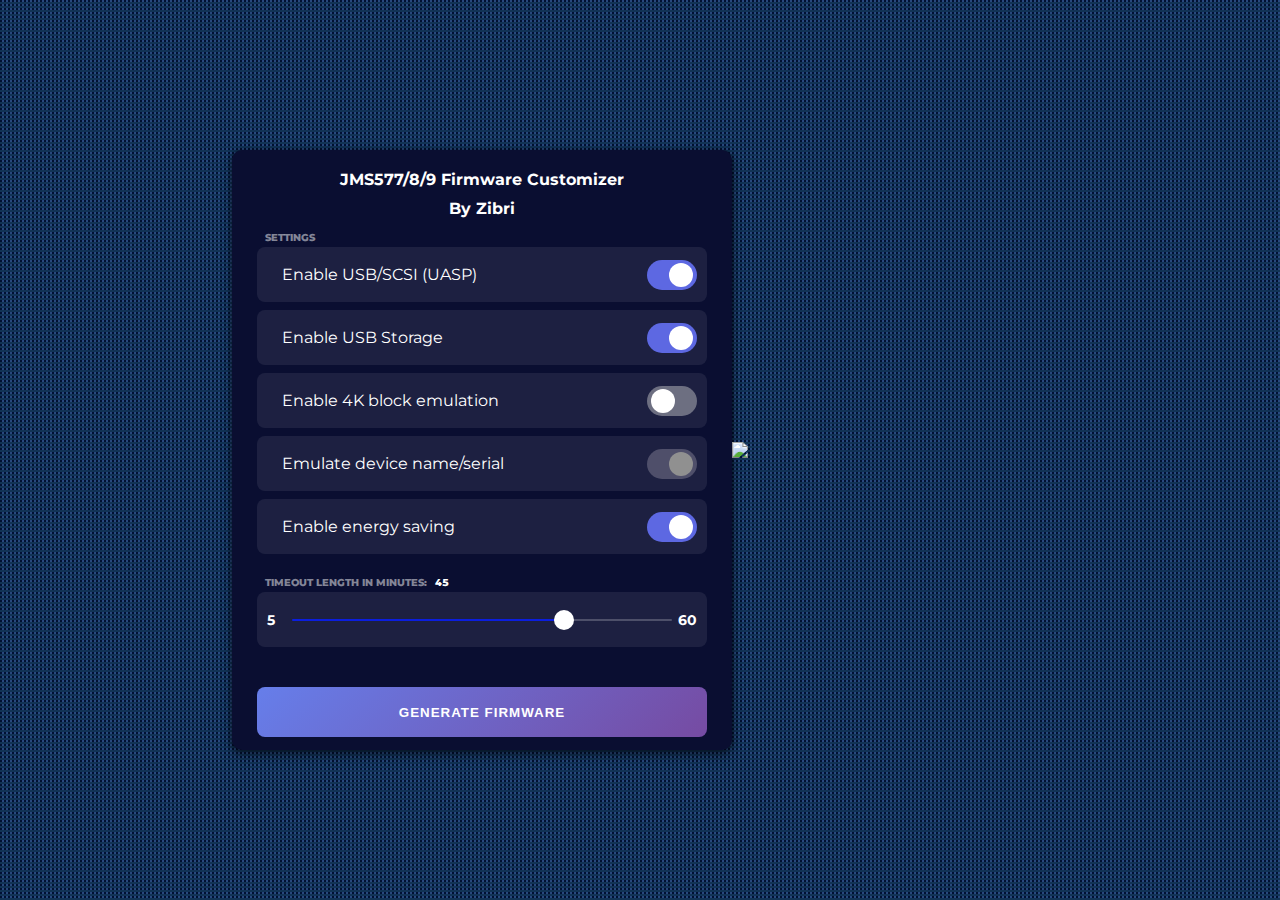
==== index.html @ 707ddf1f "Update index.html" ====
<!DOCTYPE html>
<html lang="en" >
<head>
  <meta charset="UTF-8">
  <title>CodePen - JMS577/8/9 Firmware Customizer by Zibri</title>
  <link rel='stylesheet' href='https://cdnjs.cloudflare.com/ajax/libs/font-awesome/5.11.2/css/all.min.css'>
<link rel='stylesheet' href='https://fonts.googleapis.com/css?family=Montserrat&amp;display=swap'><link rel="stylesheet" href="./style.css">

</head>
<body>
<!-- partial:index.partial.html -->
<div class="container">
	<h2 class="title">JMS577/8/9 Firmware Customizer</h2>
	<h2 class="title">By Zibri</h2>
	<br>
	<div class="settings">
		<span class="settings__title field-title">settings</span>
		<div class="setting">
			<input type="checkbox" id="uasp" checked />
			<label for="uasp">Enable USB/SCSI (UASP)</label>
		</div>
		<div class="setting">
			<input type="checkbox" id="usb_storage" checked />
			<label for="usb_storage">Enable USB Storage</label>
		</div>
		<div class="setting">
			<input type="checkbox" id="4kemu" />
			<label for="kemu">Enable 4K block emulation</label>
		</div>
		<div class="setting">
			<input disabled type="checkbox" id="number" checked disabled />
			<label for="number">Emulate device name/serial</label>
		</div>
		<div class="setting">
			<input type="checkbox" id="energy_saving" checked />
			<label for="energy_saving">Enable energy saving</label>
		</div>
	<div id="timeout" class="length range__slider" data-min="5" data-max="60">
		<div class="length__title field-title" data-length='0'>Timeout length in minutes:&nbsp;&nbsp;</div>
		<input id="slider" type="range" min="5" max="60" step="5" value="45" />
	</div>
	</div>

	<button class="btn generate" id="generate">Generate Firmware</button>
	</div>
	<img src="https://visitor-badge.glitch.me/badge?page_id=jms579.visitor-badge"></img>
<svg viewBox="0 0 0 0" xmlns="http://www.w3.org/2000/svg"><desc id="data">AQAVLQV5AwMFBUpNaWNyb24gSk1TNTc5ATAxMDMAAAAAAAAAAAAAAAAAAAAAAAAAAAAAAAAAAAAA
AAAAAAAAAAAAAAAAAAAAAAAAAAAAAAAAAAAAAAAAAAAAAAAAAAAAAAAAAAAAAAAAAAAAAAAAAAAA
AAAAAAAAAAAAAAAAAAAAAAAAAAAAAAAAAAAAAAAAAAAAAAAAAAAAAAAAAAAAAAAAAAAAAAAAAAAA
AAAAAAAAAAAAAAAAAAAAAAAAAAAAAAAAAAAAAAAAAAAAAAAAAAAAAAAAAAAAAAAAAAAAAAAAAAAA
AAAAAAAAAAAAAAAAAAAAAAAAAAAAAAAAAAAAAAAAAAAAAAAAAAAAAAAAAAAAAAAAAAAAAAAAAAAA
AAAAAAAAAAAAAAAAAAAAAAAAAAAAAAAAAAAAAAAAAAAAAAAAAAAAAAAAAAAAAAAAAAAAAAAAAAAA
AAAAAAAAAAAAAAAAAAAAAAAAAAAAAAAAAAAAAAAAAAAAAAAAAAAAAAAAAAAAAAAAAAAAAAAAAAAA
AAAAAAAAAAAAAAAAAAAAAAAAAAAAAAAAAAAAAAAAAAAAAAAAAAAAAAAAAAAAAAAAAAAAAAAAAAAA
AAAAAAAAAAAAAAAAAAAAAAAAAAAAAAAAAAAAAAAAAAAAAAAAAAAAAAAAAAAAAAAAAAAAANTonqBa
w2nhAAAABXDNiqQAAAAAAAAAAAAAAAAAAAAAAAAAAAAAAAAAAAAAAAAAAAAAAAAAAAAAAAAAAAAA
AAAAAAAAAAAAAAAAAAAAAAAAAAAAAAAAAAAAAAAAAAAAAAAAAAAAAAAAAAAAAAAAAAAAAAAAAAAA
AAAAAAAAAAAAAAAAAAAAAAAAAAAAAAAAAAAAAAAAAAAAAAAAAAAAAAAAAAAAAAAAAAAAAAAAAAAA
AAAAAAAAAAAAAAAAAAAAAAAAAAAAAAAAAAAAAAAAAAAAAAAAAAAAAAAAAAAAAAAAAAAAAAAAAAAA
AAAAAAAAAAAAAAAAAAAAAAAAAAAAAAAAAAAAAAAAAAAAAAAAAAAAAAAAAAAAAAAAAAAAAAAAAAAA
AAAAAAAAAAAAAAAAAAAAAAAAAAAAAAAAAAAAAAAAAAAAAAAAAAAAAAAAAAAAAAAAAAAAAAAAAAAA
AAAAAAAAAAAAAAAAAAAAAAAAAAAAAAAAAAAAAAAAAAAAAAAAAAAAAAAAAAAAAAAAAAAAAAAAAAAA
AAAAAAAAAAAAAAAAAAAAAAAAAAAAAAAAAAAAAAAAAAAAAAAAAAAAAAAAAAAAAAAAAAAAAAAAAAAA
AAAAAAAAAAAAAAAAAAAAAAAAAAAAAAAAAAAAAAAAAAAAAAAAAAAAAAAAAAAAAAAAAAAAJCnwaBJC
zSIAAAAAAAAAAAAAAAACQtcAAAAAAAAAAAAAAAAAAkMCAAAAAAAAAAAAAAAAACIAAAAAAAAAAAAA
AAAAAAACZF8AAAAAAAAAAAAAAAAAEkGAAkNXAAAAAAAAAAAAABLPpCIAAAAAAAAAAAAAAAAwzxZ1
yICQcJXgIOECwiGQRCDgIOAo0gYiMMgGdcgBwiIiMMkNdcgC5exkP2AQdexAIjDLCXXICCA7A3Xn
QCIAAAAAAAAAAAAAAAAAAAAAAAAAAAAAAAAAAAAAAAAAAAAAAAAAAAAAAAAAAAAAAAAAAAAAAAAA
AAAAAAAAAAAAAAAAAAAAAAAAAAAAAAAAAAAAAAAAAAAAAAAAAAAAAAAAAAAAAAAAAAAAAAAAAAAA
AAAAAAAAAAAAAAAAAAAAAAAAAAAAAAAAAAAAAAAAAAAAAAAAAAAAAAAAAAAAAAAAAAAAAAAAAAAA
AAAAAAAAAAAAAAAAAAAAAAAAAAAAAAAAAAAAAAAAAAAAAAAAAAAAAMIw0jHSNNIz0jIifxF7Au+L
8KSQQN/wo3QR8KN0//Cj5PCjdDPwf/9+Ef18ABIDKKPu8KPv8HwSDX//fhESAzqQQOLu8KPv8KPg
/qPg/+v9fAASAzqQQOTu8KPv8H8CfgB9/3wREgMokEDi7vCj7/CQQOYSBQU0VhH/kEDqEgUFmHYA
M5BA6uD8o+D9o+D+o+D/kEDm4Pij4Pmj4Pqj4PsSA4+QQO4SBPnkezR6Evn4kEDm4Pyj4P2j4P6j
4P8SBBqQQOoSBPmQQO7g/KPg/aPg/qPg/+7A4O/A4JBA4uD+o+D7yu7K5Pn40OD/0OD+EgQakEDu
EgT5kEDg4P6j4P/k/P2QQOrg+KPg+aPg+qPg+xIDj5BA6hIE+ZBA5uD8o+D9o+D+o+D/eBQSBNOQ
QOYSBPmQQObg/KPg/aPg/qPg/3geEgTmkEDmAgT5AOX9MOEDEkVlwyKQUA/gMOAj4EQB8JBQ6+CQ
UOvgkFCM4CDiCZByVOBEBPCA8JBQ6+BU8PAiEuu00+VSlADlUZQEQCbk9VH1UuVhRWBgD+VhFWFw
AhVgFEVgcALSBpBEzOBgBhTwcALSBjBCHAVl5WVwAgVk05QA5WSUAUAL5PVk9WWQRMvgBPAiAJBw
B+BUP/ASUKeQcJJ0AvDkkETA8JBDvPB1MEV1MX1+RH9jzO7MjDjN782NOYw0jTWMMo0zjjaPN5BE
zvCQRLzw9WD1YZBEzPCQRMfwkES58JBEEHT/8OSQQ73wwjvCPJBGR/CQRdvwkEZe8JBED/CQRd3w
kHBUdPfwo3T/8BJe+n5Ffzp9PxIe9X5Ef9p9YBIe9RJEaBJanxJdjBJEyxLp/xLqD5BE0XQB8JBQ
pOBEA/Dk/xLqTOT/ElQQkES84DDmEhJiElAJkES84FS/8IAef0CAF5BEvOAw5xMSYhJQCZBEvOBU
f/CABX+AElQQEk+rEqZEfwESjL4SYzcST8cSqXWqMKkxEgVogPF/CAJQJn5EfxF9phIe9ZBEERIF
BURFRkGQRCMSBQUAAEZQkEQbdBXwo3Qt8KN0BfCjdHnwfgB/Q3xEfUB7IBIfG34Af0N8RH0oewgS
Hxt+AH9LfER9MHsQEh8bfgB/S3xEfWB7IAIfG5BEJ+BwIJBFYOBgGn5Ff2B8RH0oewgSHv9+RX9o
fER9MHsQEh7/kEQf4DDhAtI4kE/64GAHkEQg4FT+8JBEH+D9MOIHo+BU+vCAC+0w5AeQRB/gVL/w
kESmEgUFAAAAAOSQQRrwkEQf4P8w4giQQRt0BPCAGu8w4BCQQRswOQV0BfCAC3QC8IAGkEEbdAHw
kEEcdAHwo3QE8CKQRB/gkFCCMOcF4EQO8CLgVPnw4EQI8CISL6RAB3UwRXUx1iJ1MEV1MZAiEi63
ElK2dTBFdTGdIn8qEqaKUAZ1MEV1Masi5SlwGn8EEupMkEQg4CDgAxJPq+SQRL/wdTBFdTHKIhIv
pEAGdTBFdTHWIn8DEupMkEQg4DDgAoAN5SpgCX8BEqaKUAiAAHUwRXUx+CKQRCDgIOAsEi+kUBIS
vaZADRKmROT1Z3UwRXUxkCLlKXAD04ABw1As5SpgB3UwRXUx1iKQRMx0A/DlZyT9YA8kAiT7UAKA
B3UwRnUxtiJ1MEZ1MU0ifwcS6kx/PBKmilAGdTBGdTFgIuVnYBok/GADBHANkHB4dB7wdTBGdTF/
InUwRnUxtiLlKXAMEl37dWcFdTBGdTGQIn8BEmNkkEV44BOSOxIut3UwRnUxpiKQcHjgw5QeQAZ1
MEZ1MbYikEQf4DDjDJBwhXQv8JBQj3QB8HUwRnUx0CKQRB/gMOMekHCF4GAYkFCP4DDgAwJHeOBU
BmQEYAeQUI90AfAi5JBEv/CQRM3wkETA8MIFwgSQRLvwkETP8JBE1fCQRNPwwg9/ARJjZH8CEoy+
EgAWEkVlEi9ckFCl4FT78OBEBPDgVPvwwgjkkETF8MIKwgyQUKDgREDwwhXk9V3CDcIOwgmQRMrw
kEcs8BJQDhJebRIvkHVQBdIG5JBDvPB1MEd1MXkiqjKpMxIFaKo2qTcSBWiqNKk1EgVoMAYIwgYS
SeoSSYUwDiOQUIDgw5QEUBrgw5QEUBTgw5QEUA4SMAKQcIXk8HUwRnUx0DAOBjAVAxJIEzAOBjBC
AxJH0iKQRMvg05QEQDflT3AzIBswkHge4GADIA8nkHBz4CDhHZBQgeBEAvCQfgh0AvCQfgjgcPqQ
UIDgtBEDElKmElAYIuVPcFcgG1SQeB7gYAMgD0uQUJ3gYEWQQQDgMOM+Ekhy72QPcDblXRRgHwRw
LJBQneC0/wl1XQGQcH50KPCQcH/gRATw4EQB8CKQcH/gMOIOkFCB4EQC8IACgADk9V0ikFCA4P/k
/pBQgOBvYAN//yIO7rQC8SLlUGADAkmE5U9wAwJJhARwAwJJSyR/tAkAQAMCSX6QSLV18AOkxYMl
8MWDcwJI1gJI0AJJQQJJXAJJfgJJNAJJKAJJYQJI+xIPswJJfjATE9PlTpUf5U2VHkBLhR5NhR9O
gEPlTkVNcAMCSXt1T/8CSX4SLm6QUKvgIOT5kEES4LQBFXQC8OUcZANwB5BQu+BEBPASDviABeSQ
QRLwgFOQUOTgMOBPEhpYgErk9U8AAAAAABIuboA9kEEQ4P8SLI6AMOT1T5BBAuBwAxIuEhIvFIAi
dU+HgB2QUArgMOQWdf4QfEF9FHsGfwB+EBIe/xIvFHVPheVPYALSBiIwCCXCCMJCMAkTwgl/ARJj
ZH8DEoy+wgp1UAOAC38BEmNkkFCBdATwMA4ZMAoWwgp/ARJjZH8DEoy+EipddTBGdTHQIjAMD8IM
fwESY2R/AxKMvnVQBRJNnuVPtIEDElAYEkiJIpBDvOC0CQBAAwJMIJBJ/fgoKHMCShgCSsYCSuoC
S0MCS2ECS3kCS4oCS8oCS/+QRNXgYCyQfhjgYATSBoAi5Sq0AgPTgAHDQA1/KhKmilAGkEO8dAjw
5JBE1fB/BRLqTBIvpFAUfwESY2R/AhKMvhIut3UwRXUxkCIwDRLCQuSQRNPw/xJjtXUwTHUxLiIg
IR2QRCDgIOAWEqaUUATSBoANkHIR4CDnBpBEwHQD8OVntAMJkEO8dAHwAkwlkETA4GAJkEO8dALw
AkwlEo5SQAMCTCWQQ7x0BvACTCXSBEO+ECAFAwJMJZBweOTwU77vwgXCBJBDvPB1MEZ1MX8CTCXS
BEO+ECAFAwJMJVO+78IFwgSQcHjk8JBweODDlANA95BEwOAk/mAPFGAZJAJwHXUwTXUxIoAakHB4
5PB1MEZ1MZCADXUwTXUxY4AFfwwSUCbkkETA8AJMGtIEQ74QIAUDAkwlf0QSpopAAwJMJZBDvHQE
8AJMJeUpYAMCTCWQRMx0H/BTvu/CBcIE5AJMGuUpYAMCTCV/BBLqTH8CAkwi0gRDvhAgBQMCTCUS
jlJQJuUqtAINEo5yU77vwgXCBOSAbn8qEqaKUHLkkES48JBDvHQH8IBlU77vwgXCBOSAUOUpcFfl
KnAD04ABw0AOkETTdAHwfwYS6kwSjnKQRCDgMOAIMA4FElAY0kJTvu/CBcIE5IAb5SlwIn8FEupM
kEQg4DDgAxJPq1O+78IFwgTkkEO88IAFfwwSUCaQQ7zgYALSBiJ/XBKmilAGdTBMdTE8IuUpcAqQ
cHjwdTBMdTFLIjAOBH8UgAJ/UJBweODDn0AIdTBMdTGNgBYSL6RQCHUwRXUxkIAJIA0GdTBHdTF5
kEQg4CDgCxK9pkAGdTBNdTFjIn8HEupMkES+dAHwfyoSpopQB3UwTHUxsCIgDQZ1MEd1MXki5Slw
F38GEupMMA4IMA0PElKmgAB1MEx1MdUiIA0GdTBHdTF5IpBEvuBgCOTwElAOElLE5JBEv/ASL6RQ
B3UwRXUxkCIgDRIwDgMSUq5/AxLqTHUwR3UxeSKQRCDgIOARMA4DElKuEr2mQAZ1ME11MWMiEi63
ElK2dTBNdTEvIn8HEupMfyoSpopQBnUwTXUxQiLlKXAQfwQS6kzkkES/8HUwTXUxVyISL6RQBnUw
RXUxkCJ/ARJjZBIut8KvkHIR4FR/8JBygOBU3/CQcHjk8JBweODDlB5A95BwBHRX8CKQRMDv8NIG
kEO8dALwIuVQtAkAQAMCTtmQTa/4KChzAk74Ak6zAk5bAk6AAk43Ak3KAk4HAk4hAk5SwgzkkETS
8MIKkES48BIU6JBP+OC0AQKAGJBEueBwB5BEIOAw5QKACZBExeDDlDJABnVQBgJO3nVQBwJO3sIM
kFCi4DDmCBIAFsINAk7ekFCg4ERA8IBokHKA4FTf8JB+EHQe8BJSrnVQBAJO3pBQouAw5gUSABbC
DZB+EOBgAwJO3nVQCAJO3hJPB3VQAgJO3pBQ7uAw4BeQUKDgVL/wEjAKEgAWwhF1/AF1UAOAZRJO
+VBggAmQUO7gMOQH0gt1UAGAUJBQ7uAw5UmQRNLgcEME8JBEvOBwOxJTWVAEf4CAAn9AElQQgCsw
CwUST3aAFZBQouAw5gUSABaA9BJPTJBExeAE8H8DEupM5PVQIn8MElAmMAoFwgp1UAESL6RQB8IK
5PVQ0gblUGAC0gYiMBEJkHCE4HAD04ABwyLCrxIvLcILwgqQUILgRAjwkFAA4EQm8KPgRJnwo+BE
AfASMAKQUOzgRIDwkFDs4CDn+RIu+hIuqZBQCOAg5fl1/CDSryLCDpBQoOBEQPCQUGXgRCDwEjAC
ElK2wggSLKTln5ByATDkA+TwInQI8CLSDuSQRMXwkFCg4FS/8BIwCpBQZeBEIPAikHIR4FR/8JB0
QOBEQPCQRNHgYAeQcFjgRIDwIpBE0eBgB5BwWOBUf/CQdEDgVL/wkHIR4ESA8CKQcFngouGzkkOQ
RNDgFGAlBHAzMEMwkHB35PCQRMjwkES/BPCQRM3g9GAD4ATwkETQdAHwIjBDCZBwd+CQRMjwIuSQ
RNDwIsKvwkISUBjSryLCr+SQRMvw9WT1ZdKvIpBILO/wkHB7dAXwkHB74HD6wq8SKl3CrJBwB+BE
wPB+UX/rEiZ3kEgs4P8SL9p+UX/0EiZ3kHAH4FTA8JBwVeBU/vDkkEgt8JBILOD/o+DDn1AgkHB7
dAzwkHB74HD6kHB7dAzwkHB74HD6kEgt4ATwgNWQcHt0ePCQcHvgYMSA+JByEeBUf/CQcoDgVN/w
kHQOdIDwkHQEdCTwkHJAdELwkHQA8JByR3Qi8JB0B/CjdEHwkH4IdALwkH4I4HD6kHJHdGLwkHQH
8KN0Q/CQdER0R/CQfgh0AvCQfgjgcPqQdER0x/CQdBV0R/CQdBd0BPCQcm50GvCQdHt0W/CQdFZ0
MPCjdBbwo3Qy8KN0mPCQdFx0L/CQUIrgRAjwkHRq4EQE8JByU3Sw8JBwvuBUD/DgRFDwkGOT4EQC
8JByh+BEQPCQUOl0JvCQcmXgRBDwkHJU4EQC8JBQjOBECPCQdELgRATwdegBkHQFdGrwf6p+VX1N
fEqQT/Tg+KPg+aPg+qPg+8MSBMJgFZBP9BIFBUpNVaqQT/h0AvCj8OSj8JBP+uBgIJBjSOBUD/CQ
T/ngFGALBHAPkGNI4EQQ8CKQY0jgRCDwIgoKRElFIDB4AAoA1dwyANASEwD//////////6AlJgDQ
EhMA////////////AAAA/wAAAICEHgBAQg8A/wAAAP8AAABqbhkANbcMANASEwBoiQkA////////
//8ACT0AgIQeAAAJPQCAhB4AgJaYAEBLTAD//////////0BLTAAgJSYA//////////8ALTEBgJaY
AP//////////ECcAAFgbAACgJSYA0BITABAnAABYGwAAECcAAFgbAACQcHPgRALwIpBwc+BU/fAi
kHBydAHwkHKA4EQg8CKQRCDgMOBIEr2gkHZO4EQB8JByEeBUf/CQcHPgRAjwwq/gVP7wAAAAAACQ
UKXgRALw5Z8w4hCQcHPgRAHwAAAAAAAAAAAA0q+Qdk7gVP7wIpB0FXQY8JB0F3QU8CKQdBV0R/CQ
dBd0BPAikHQVdEfwkHQXdATwIpBjQOBU8P+/MAMCUxSQY0DgVPD/vyADAlMhElMuIuSQR/vwwq+Q
coDgkEf88JBygOBU3/AAkHBxdALwAH5Vf3/k+/18cxIfG+T/kHIUdKbw5P387ZBUf5P+5C31gnR1
PPWD7vANvQABDO1wA+xkAXDi5Pz97ZBUf5P+5C31gnR1PPWD4G5gBH8BgA0NvQABDO1wA+xkAXDc
kHIUdCbwkEf74NOUClAJkEf74ATw73CYkEf84DDlB5BygOBEIPDSrwCQcHHk8ACQR/vg05QKQAPT
gAHDIu8kgGAzJEBwWJByaXS+8MKvkHRU4FTf8JB0a+BEA/CQchR0JvCQchZ0ufCQchV0JPCQchR0
IIAlkHJpdL7wwq+Qcnd0aPCQcmHgVD/w4ESA8JByeHTH8JByaeBU9/DSryKQcml0vvCQchR0pvAi
AMEPNNxzwQwMMMADA9M03HNzAwM3NE9P3MDAA8HNDwAPNzc3NAzfNAzfNzQMDA/1DwMDwX9z3DAw
3/UPA8DAMDAP9czAMDAPA3Mw3wMDMDAPwMDfA8Aw8czDN/TADM083wMw38AwD8DfwMP0wAx/DMww
zT/0wA8wD8APMPE8M8DfwDDNPA/A38E/N8Df9MAMzMAP9DAzAzAz9MAwDwMwM/V/MDAPwTwwMwPB
PDAz9c1/c9zfN/UPwX9z3DAw3zc39Q/1zc3NzPQDwcz0AwMDAwP1DA80DNzc3HNzwc0PNzQwc3MD
AAzcMMHNDE/cwPUMAAAAAAAAAAAAAAAAAAAAAAAwwMADAwAMDN93T9xz3MDAwMDAwMDAc9xz3NwM
Mzf1D8F/c9zfN/XMwMAMDMzAMDMDwDAzA3Pf9cww38BzD8DD9X/fAzDxfwzMMA8wDzDxPA/ADzAP
MA/fwDPADzDMM8APM8DxP8AzMMwzwA8wzDPA3zAPw/QwDzP0MA/czTwPwAx/3wMw8X/fA8AMzMAM
zMAMzTwwDwPc3wPBPN83A3MwMAzNzMDA3AwMDwMDc8Bz3DBzDDDcDDAMMN80MDAwczDAwX8DAA80
3AAAAAAAAAAAAAAAAAAAAAAAAAAAAAAAAAAAAAAAAAAAAAAAAAAAAAAAAAAAAAAAAAAAAAAAAAAA
AADBA8XdTwAAcNw0AB80AMFPwXMAwQzB3HM0wDTdDzQDADDBDE/c9Dc0cx/BDzc03Nzcc9zAMMDc
MN80DwMDc9wMD8DADM08MM08M8AwDzAPMPDD9DDMM8DN/cwP38P0DzA8zMwz3zDMDzPD9N8wD9/A
D8P0w/QwDzAPwAx/MA/AMA8D3N8DwTww3wDNf8DAwDBz3DBz3MDAA8EPNE/cwc0MMX8ADMD13HM3
xABPwdwDNADcAHPQcNw0cN0MAHN3QwBwcN3cNDQAAAAAAAAAAAAAAAAAAAAAAAAAAAAAAAAAAAAA
AAAAAAAAAAAAAAAAAAAAAAAAAAAAAAAAAAAAAM3vzczuzJBEHeD66sRUD34AVA8k0vWC7jQt9YPk
k42CjIPw6lQPJNL1gu40LfWD5JONgoyDo/CQRB2j4P/EVA96AFQPJNL1guo0LfWD5JONgoyDo6Pw
71QPJNL1gu40LfWD5JONgoyDo6Oj8CLtYB4d7y31guQ+9YPgVA+QLdKT/O8t9YLkPvWD7PDtcOIi
kEgc7vCj7/DrJP//5DT//uAv8JBIHOA+8OtgJ5BIHOD+o+D1go6D4I2CjIPwkEgd4CT/8JBIHOA0
//ANvQABDBuA1iKObo9v5PVs5WzDnVAT5W8lbPWC5DVu9YPgtCAEBWyA5+VsYETDnVBAw+2VbPVt
5Wwlb//kNW7+q22tb6xuEh7/5W0lb/Vv5DVu9W7lbNOUAEAWBW/lb65ucAIFbhT1go6DdCDwFWyA
4yLtYCGPgo6Do+D1bI+CjoPgo/CPgo6D5WzwdAIv/+Q+/h0dgNwij4KOg+T/4GAEow+A+SKPgo6D
7WAU4P/DlCFABu/TlH9AA3Qg8B2jgOkiHx/vwxP/IgDkkEEm8KPv8O6j8CKPgo6Dye3J5P/94C39
L/+j2fj+7f8ifkV/Qn03ElkekEU+7vCj7/B+O38Ee/x9/wIvhhJZEpBxZeBEEPASLDKQQS/gtAUD
EiafkEEzdAHwkEEy8JBBLeD/AiTlkEf77PCj7fASWRLkkEEp8KME8JBBKeBwB6PgcAMCWpyQR/vg
/qPgkHAg8O6j8KPk8KN0IPCQRNjg/qPg/ZBwJPDu//yj8JBxZeBEEPCj7fCj7PCQRNij4JBxSPCj
7/ASL62QcU50AfCQQS7gkHFA8BIrhpBxQnQS8JBxRHQB8JBxQHQF8JBxQ+TwkHFMBPCQcCbwkHAm
4CDg+ZBwtnTA8JBBKeCQcLDwkEEq4JBwsfCQRNjg/qPgkHC48O6j8JBwtnQB8JBwwOCQQSnwkHDB
4JBBKvCQQSbgkHCw8JBBJ+CQcLHwkEEo4JBwsvCQcLbk8JBwwOCQQSbwkHDB4JBBJ/CQcMLgkEEo
8JBE2OD+o+D/kEf84C/wkEf74D7wEi6iAlmMAiwyfDt9AH/QfgASJFESLqLkkEQX8JBEJ/CQRCAE
8OSQRXnwkETW8JBFwHQP8MI4kES9dAXwwjnCOuSQRLfwkDv+4GRKYAMCXYij4GRNYAMCXYh1ZwFD
vgSQRBESBQVKTTBQkDsG4JBEFfCQOwfgkEQW8JA7AeCQRBvwkDsA4JBEHPCQOwPgkEQd8JA7AuCQ
RB7wkDsM4GA94P8SWQp0AC/1guQ0O/WD4MOUIEAH5JA7LPCAFJA7DOD/ElkKdA4v9YLkNDv1g+Tw
fjt/DnxEfUB7IBIe/5A7MOBgPeD/ElkKdAAv9YLkNDv1g+DDlCBAB+SQO1DwgBSQOzDg/xJZCnQy
L/WC5DQ79YPk8H47fzJ8RH1geyASHv+QOwjgJPlgCyQCcA/kkEQX8IB0kEQXdAHwgGyQO1TgYGaQ
RBd0AvCQO1Tg/xJZCpBE1+/wkDtU4MOUQFAPkETX4CRW9YLkNDv1g+Twfjt/VnxEfYB7HhIe/35E
f4B8Q32/ex4SHv9+RH+AfEV9QnseEh7/kETX4MOUDFADdAzwkETX4JBDvfCQOwrgZApwH5BEJwTw
fjt/yHxEfSh7CBIe/347f9B8RH0wexASHv+QO+DgZEhwR6PgZERwQZA75+CQRB/wkDvz4JBEIPCQ
O+jgkEV58JBEH+Aw5QaQRNZ0AfCQRXng/zDgCZBjSOBEEPCAC+8w4QeQY0jgRCDwkDvw4GRCYAMC
XYuj4GRDYAMCXYuj4DDjDJBEInQB8JBE+vCABeSQRCLwkDvy4DDnAtI6kDvy4DDmAtI5kDvy4DDk
BpBEsnQB8JA78uAw5QaQRLN0AfCQRCLgYGF+O3/0fER9I3sEEh7/5H+0/v38kEQj4Pij4Pmj4Pqj
4PvDEgTCkEQjUAkSBQUAAAcIgBrg/KPg/aPg/qPg/+R7Cvr5+BIDj5BEIxIE+ZBEI+D8o+D9o+D+
o+D/kET+EgT5kDv44JBEvPCQO/rgkES68JA7++CQRL3wIhJEaCJ8O30Af/B+ABIkURIuon9QfjB9
TXxKkDsA4Pij4Pmj4Pqj4PvDEgTCcCJ+O38IfTcSWR6QOwTgbnADo+BvcA1+O38AfEV9Ons/Eh7/
kEVC4GAI9GAFdWcBgAqQRXjgVP7w5PVnQ74EkEV44BOSOyKQRToSBQVKTTBQElk0fkV/Onw7fQB7
PxIe/5BBL+D/ZAZgBO+0DQMSYuR/8H4AEllQfDt9AH/wfgACWXmQRToSBQVKTTBQElk0fkV/Onw7
fQB7PxIe/5BIeOTwo3Tw8CKQSHTk8KN08PCjdDvwo3QA8CKQRBfgtAIXfkR/gHxDfb97HhIe/5BE
1+CQQ73wgBN+RX9CfEN9v3seEh7/kEO9dB7wkEO94P/TlABAFnS+L/WC5DRD9YPgtCAIkEO94BTw
gOCQQ73g05QgQAN0IPCQQ73g/WAokEQX4HAHfkN/vxJX7H5Df7+QQ73g/RIfvpBDveAl4PDgJALw
o3QD8CKQRNh0AfCj5PASCy2QQS/g/7QEDZBBH+C0ZQaj4HACgDLvtAUPkEEf4LQiCJBE2OTwo4Ai
kEEv4LQIIZBBH+C0MRqj4P9kEGAE77QRD5BBLHRS8JBBLXQg8AJgz5BBL+BkA2ADAmA+kEEwdJ/w
5P8SHz6QQR7g/7TIJqPgtEAhkEEvdAvwkEErdMfwkEEsdFLwkEEtdCDwkEEudALwAmDP72ShcAMC
YFGQQR7g/7SdG5BBK3TH8JBBLHTY8JBBLXQg8JBBLnQC8AJgpe+04CGQQSt0x/CQQSx02PCQQS10
IPCQQS50AvCQQS90D/ACYM/vtGgnkEEf4LRAIKPgtBAbkEErdMfwkEEsdNjwkEEtdCDwkEEudALw
AmCZkEEe4GQgYAMCYM+j4GS6YAMCYM+QQSx0UvCQQS10IPCQQS90E/ACYM+QQTB0n/Dk/xIfPpBB
HuD/tKEgkEErdMfwkEEsdNjwkEEtdCDwkEEudALwkEEvdAzwgF7vtMggkEErdMfwkEEsdNjwkEEt
dCDwkEEudALwkEEvdAvwgDrvtOAIkEEvdA7wgC7vtJ0IkEEvdA3wgCLvtA4IkEEvdBDwgBbvtAsI
kEEvdBHwgArvtIUGkEEvdBLwAiwykEEp4HAEo+BgOJBQROTwo3Qg8KPk8KPwkEEp4P+QUEDwkEEq
4P6QUEHwo+Two/CQcW10//CQcWfu8JBxZu/wEmEl5PVW9VX1VPVTkHBU4EQH8CKQSAN0AfCQQSng
cAej4HADAmIRkETY4P6j4JBxSPDuo/ASL62QcU50AfCQQS7gkHFA8BIrhpBxQnQS8JBxROTwkHFA
dAXwkHFD5PCQcUwE8JBIA+BgBeTwdfkSkHC2dMDwkETY4P6j4P9wA+5kAXATkEEq4HANkEEp4JBw
uPCj5PCACJBwuO/w7qPwkEEp4JBwsPCQQSrgkHCx8JBwtnQB8JBwwOCQQSnwkHDB4JBBKvCQQSbg
kHCw8JBBJ+CQcLHwkEEo4JBwsvCQcLbk8JBwwOCQQSbwkHDB4JBBJ/CQcMLgkEEo8BIuogJhKyLk
kEf78JBygOCQR/zwfDt9AH/RfgASJFESLqIAkHBxdALwAMKvkHKA4FTf8H47fwB7/30AfHMSHv/k
/5ByFHSm8OT9/HQALfWC5DQ79YPg/uQt9YJ0dTz1g+7wDb0AAQztcAPsZAFw3OT8/XQALfWC5DQ7
9YPg/uQt9YJ0dTz1g+BuYAR/AYANDb0AAQztcAPsZAFw1pByFHQm8JBH++DTlApQCZBH++AE8O9w
jJBH/OAw5QeQcoDgRCDw0q8AkHBx5PAAkEf74NOUCkAD04ABwyISLDKQcWXgRBDwkHFAdAXwo+Tw
kHFMBPASLqKQcVDgVLxgKBIvrZBxTnQd8JBxQHQB8OTwkHFE8JBxQHQF8JBxQ+TwkHFMBPASLqIi
AJBAD+D/IhJjRZBAD3QB8MIUwhsifgB/Eo40jzWONo83dTJjdTNedThEdTljIjAEAtIFIpBH++/w
kEAP4CT9YAgEcAoSY+WABcIPEnAjkEf74CT+YBEUYBokAnAiEmNFkEAPdAHwIsIPEmPXkEAPdALw
ItIPEm8bkEAPdAPwIn8MElAmIpBH++/wkEAP4CT9YAsEcBCQR/vg/wJj7ZBH++D/EnAoIgASHm0S
UA6QUITgVPfwIn8BEmPtAkVlkEf87/AwG07CG+VXJPxgHyT8YCIko2AjFGAUJAIk+lALJP5gBxRg
BCRicA91qQHk/xJuc4AaEi+agBXl+SDkC5BwJuBwBRIADlAFfxISUCYSKnkSLa+QR/zgJP5gCwRw
CxIqeRImx4ADEip55PVXAix3MAQD0gUi5aMg5wMCZO7loyDlAoAQdfoS5fog5PtDvAHlszDgAwIt
T9IbElAYkFCC4FT58JB5iOD1VqPg9VWj4PVUo+D1U5BQQOVW8KPlVfCj5VTwo+VT8JB5jOAzkhKj
4FQP9VzTlVtABeVbBPVc5PVZ9Vp1VwXCFMIDdVgBIA4LkFCk4FT88OBEAfASZO8i5VxwWXQtJVz1
guQ0R/WD4GAD04ABw0BFEmVkUEDlZ2QFcDqQRfrgcDTlL1T+cC7lKXAq5SpwJhKOcjASBRJlm4AD
EmWldVdkdTgAdTkSkES94JBwhvB1Mml1M00iMAIIdTiQdTlhgAZ1OJF1OYl1MmV1M68ikEXd4GAC
wyLls2ACwyLlslQ/ZAFgAsMikHmP4CTYYBAk/mAMJKJgCCT+YASAAMMiMAMCwyLTIhIuQXX7VXWx
gyJ1sYMSLjJ1+VIiqjipORIFaOVXEgVCZogCZf0EZvYFZnMIZf0LZr0OZ2YPZfJkZgVmZgVnZk9o
ZmFpZgVqZgVrZxhsZ19tZxBuAABnapBEveCQcIbwAmdfEm2WUAMCZ3GQRL3gkHCG8CAoMZBHReBg
K5BHROBgC5BA+PDkkEdE8IAF5JBA+PDkkEhV8KPwo3QC8OSj8HUyZ3UzeCIwEgUSapWAAxJq3AJn
XxJtKlADAmdxEmsjdTJrdTNQIhJtKlADAmdxEmwedTJsdTNFIhIdAlAGEi/6AmdxEimLdTJqdTNP
IuVaRVlgL69WrlWtVKxT7E1OT2BNMBJKrlmvWuT8/atWqlWpVKhTwxIEwlACgDN1Mi51M30i5VpF
WWAzr1auVa1UrFPsTU5PYBgwEhWuWa9a5Pz9q1aqValUqFPDEgTCUAZ1Vw0CZ3F1Mmp1Mxwir1au
Va1UrFPsTU5PYG0wEgTSFIBmEicVgGESFk4SYNKAWZB5j+D/ZChgBO+0KgUSbrNAR69WrlWtVKxT
7E1OT2A/MBI8fnl/iHsEfRh8YxIe/355f4h7BH2MfGMSHv91qQESLkF1+xUidTJpdTNNInVXBSJ/
PxIs5oCFdTJodTOTIjASLhIuQXX7VX5If1V7BH0YfGMSHv9+SH9VewR9jHxjEh7/dakDfkd/RH0I
EqbMgDB+R39EfQgSpsx+SH9VewR9GHxjEh7/kFBW4EQB8BIuMnsEfUB8UH8YfmMSHv91+VKQR0Xg
YEmQR0ngBPDgcAuj4ATw4HAEo+AE8JBHReAU8OBwNJBA+OBgLpBHRPCQcLZ0wPCQR0TgkHCw8H8J
Ei9yfEh9VXsEf8B+cBIe/4AIkED44GAC5PB1Mmh1MzcifwcS6kyQYxPgZDRwTuW5VOH/v0AhkED4
4HAGkEdF4GAHdTJndTN4IuT1VvVV9VT1UxIvv4ANEm4dkHCX4P2vuRKPEDADD8IDdTigdTlEdTJl
dTOvInUyaHUzkyLlWLQBBeT/Eizmfnl/hHxAfQR7BBIe/+VXJPNwExIvRSASAxInFdIUkEAMdALw
gCKQQAjlVvCj5VXwo+VU8KPlU/DlWLQBBH8AgAJ/AZBADO/wMBQIdTJodTP/gAZ1Mml1My/lXbQB
A+T1XSISLzlQFSAOB5BQpeBEBPDCFBIu4HUyaXUzGiKQUDvgIOMNkFCl4FT78HUyaXUzLyISLzlQ
GBIr6kATEilrIA4HkFCk4EQD8HUyZHUzXyIwAhDlU3Ao5VRwJOVVVPhgI4AckES74HAbkEQg4DDi
D5BwhuBwCZBEuwTwkETP8H8HEupMICEZICEEfwGAAn8AEm5zfwESbid/KRIs5gJqFZBjE+BkNHB2
5blU4f+/QCjkkEcs8OVXtGQL5PVW9VX1VPVTgAXk/xJuJzACMOT1VvVV9VT1U4AlEm4dkHCX4P2v
uRKPEOVXZGZgBeVXtGcNkEdR4DDgBpBEynQB8JBEyuBgA3VYAjADD8IDdTigdTlEdTJldTOvInUy
aHUzkyISK+pALRIh5q5Zr1rL78vK7srD5Vab9VblVZr1VeVUlAD1VOVTlAD1U3UyZXUzr3VXBSLl
+SDkQJBQZOBU9/CuWa9ay+/Lyu7Kw+VWm/VW5VWa9VXlVJQA9VTlU5QA9VOvVq5VrVT8TU5PYAMS
JxV1MmV1M691VwUiwq8wDxN+SH9VewR9GHxjEh7/fkh/VYARfnl/iHsEfRh8YxIe/355f4h7BH2M
fGMSHv91qQMSLkF1+1V+R39EfQgSpszSryLCrzAPBn5If1WABH55f4h7BH0YfGMSHv9+R39EfQgS
pszSrxIuMnX5UiKQcLZ0wPB0EPB7BH24fHB/GH5jEh7/kHC2dAHwIhIuQXX7VX5Hf0R9CBKmzJBw
tnTA8JBwsOVW8KPlVfCj5VTwo+VT8JBwtuTwIn8HEupMkHCU4CTMYEsk1XBYkHCU5PCQYw/gkEdR
8JBjDeCQR1LwEmsGkHDF4DDnB34Xf5cCbQ57BH2MfGN/GH5jEh7/dakDEgAOQPuQR1HgVMj/v0AT
gA6QR1HlufCQcJfgkEdS8BJruiKQcMPg9VOQcMLg9VSQcMHg9VWQcMDg9VavVq5VrVSsU+xNTk9g
AtIUkGNG4DDlDZBEynQB8H8pEizmgBiQR1Hg/6Pg/RKPEJBHUeAw4AaQRMp0AfCQRMrgYAN1WAJ1
Mmh1M5Mifkd/RH0IEqbMkHC2dMDwkHCw5Vbwo+VV8KPlVPCj5VPwkHC25PAifwcS6kyQcJTgJMxg
NSTVcDSQcJTk8BJrBpBwxeAw5wd+F3+XAm0OkFBW4EQB8BIuMnsEfUB8UH8YfmMSHv91+VIiEmyL
IpBww+D1U5BwwuD1VJBwweD1VZBwwOD1VpBQVuBU/vCQcJfg/a+5Eo8QkEdR4DDgCJBEynQB8IAS
kEdG4P9k8mAE77T2BeSQRd3wkETK4GADdVgCr1auVa1UrFPsTU5PYBt1Mih1MxSQQVp0F/CjdJfw
kEFadGjwo3ST8CJ1Mmh1M5MikEf97vCj7/Dk/xJuc3VXDZBH/eD+o+COMvUzIpBwtnTA8H55f4h7
BH2wfHASHv+QcLZ0AvCQcMDgtAICgB/lV2RmYAXlV7RoBn4AfwGABH4AfwCiEuQzb3AB7mAFdVcN
0yLlV2RmYAblV2RncBiQcLZ0AfCQcMDg9Vaj4PVVo+D1VKPg9VPDIuVXZARgBeVXtAsNkEdF4P+Q
R0Tg/k9wAoBOkHBc7vCj7/Cj5PCQcLZ0wPB+eX+IewR9sHxwEh7/ewR9uHxwf2B+cBIe/5BwtnQC
8JBwwOC0AgKAFKIS5DP/5Ve0BAR+AYACfgDub2AFdVcN0yKQcLZ0AfCQcMDg9Vaj4PVVo+D1VKPg
9VPDIpBpIHQB8OTwfwGQR/3v8DASKYWsVoWtVYWuVOWvVD/1U+BgBeT/Em5zr1auVa1UrFPsTU5P
YBLSFIAOkEf94GAF5P8SbnMSJxUwAgaQR/3gYAMSL78iwiDkkEgD8O9wBRIADlALdamA5PWpkEgD
BPASL5qQSAPgYByQaSB0AfDk8OUpcAPTgAHDQAV/EhJQJn8BEqaKIpBwtnTA8JB5l+CQcLDwkHmW
4JBwsfB/CxIvcnsEfbh8cH/AfnASHv+QcLZ0wPB+eX+IewR9sHxwEh7/kHC2dALwkHDA4LQCBXVX
DdMikHC2dAHwkHDA4PVWo+D1VaPg9VSj4PVTwyIAkFCE4EQI8JB4A3Qj8JB4JXQB8KPk8JBQZOBE
EPDgVPfwkHnwdAHwfyCQefTv8DA7DpBQZeBEQPCQY5PgRA3wkGOT4EQg8JBQi+BEQPCQUHrgRALw
kFBk4DA7ClTf8KPgRAjwgANEIPCQcBngRIDwkFBW4FT98OBEAvBD8YASgkF1vaB1vSCQeADk8OBE
GvDgRIDwo3QB8JBwHuTwo3RU8BIU6BImx5BwHHQQ8HRAo/ASiDESi3kSjDoScFjCFeT1XRJQDuSQ
Q5jwIuSQQQzwkHgA8JBQZOBU7/AwOwngRCDwo+BU9/AwOw6QUGXgVL/wkGOT4FTy8JBQi+BUv/CQ
UHrgVP3wAkVlfwECcCiQR/zv8DAbBsIbfwKAC+XtYA3k9eX17X8EEohmEi2vkEf84BRwCRJv5RIq
eRImxyJ1MnF1M4d1Not1N1J1NHZ1Ndt1OAB1ORIi5e9gAwJxaeXuYAMCcWkwGQMCcWkwGwMCcWnk
kEFd8JBBX/AgGAMCcUsSUBiQUILgVPnwkEFf4HADEoOu5eLDlCRABX8UElAmdeEE5eEg4PuQeCTg
VA+QQV7w4P8Sc8xQPeXyVAZgFFPc99IY5JBBX/DSGpBDueXW8IA4EnUpQ9wOdeVAde1A5e20AQiQ
RL3gkHCG8JBBX3QB8MIagBVT3PfkkEFf8MIa0hmQQb/l1vBDvAGQQV3gBPAgGRIgGg/g05QEUAnl
5GXlYAMCcJTCGOXkZeVwBJBBX/CQQV/gYA3SGHXhBOXhIOD7EnFqMBoC0hh1Not1N1IiU9z3EoCJ
UAnSGpBDueXW8CLSGZBBv+XW8EO8ASLkkEf98OXu05QgQAMCcpvkkEf88OWiMOcIEn22kEf87/CQ
R/zgw5QE5JQAUAMCcpuQeQHg/qPg/xJzuVADAnKbElAYr5TvJPtgbSQEYAMCcmWQcDfgIOYNkFB6
4CDkBpBDmOBgB+SQQ5jwgFmQR/zgZCBgFJB5AeD+o+D/kEgDdP/wewJ9A4AikHkF4FT8/5BH/OAk
4G9gGpB5AeD+o+D/kEgDdP/weyt9AhKLjRKEhYBLEnRDgEaQcDfgIOYHkFB64DDkBRJ2cIAzkEf8
4GQQYAKACuSQQ5jwEnUhgB+QeQHg/qPg/5BIA3T/8HsCfQMSi40ShIWQUIvgRIDwMDsUEnQsUA+Q
R/3gBPDgw5QIUAMCcYwiEjBAQAMCc2cSjASQQWDv8BJQGJBBYOD/9GAG78OUIEAFfyASUCaQQWDg
dfAGpCTF9YLkNEGvgv6QQWHwo+/w9YKOg6Oj4GBbFGAlFGAiFHBNkEFh4Pyj4P31goyDo6Oj4P+N
goyD4Pyj4P0SJIOAM5BBYeD8o+D99YKMg6Oj4P+NgoyDo6Oj4P2QQWHg+qPg9YKKg+D6o+D7En8Q
gAV/IBJQJpBBYeD+o+AkBPWC5D71g+D/9GALj9bl3FSBYAMShIUSjBF1Not1N1Iij4KOg+BwNKPg
05VbUC2Pgo6Do6Pg/KPgTHAg7yQE9YLkPvWD4Pyj4ExwEO8kBvWC5D71g+D+o+BOYALDItMifyDl
5NOfQAgSMEBAA9OAAcMi705gCu9U8P++/wa/8APTgAHDIpBH/+/wcFcwDlQSgIlQT+WPVAdwSZBF
+uBwQ+UvVP5wPTAtOpBF3eBwNJBHLOBwLiAEK+W+IOMmkEf/4CQt9YLkNEf1g+BgA9OAAcNAEOVn
tAUL5SlwB+UqcAPTgAHDIuUjYALDIjA7DOXuYALDIuXvYALDItMifnl/BxJzaEAJ5VsEkHgk8IAE
kHkI4JBH/vCQeQPgVAck/VAWgACQeQHg/qPg/5BIA3T/8HssfQKAFxJzp1AYkHkB4P6j4P+QSAN0
//B7KH0BEouNAoSFdeRAkEf+4CSH9YLkNEP1g+AE8HXcAZB5A+BUB/+/AQhD3CCv1hKD1pBQguBU
+fAwOzQSdCxQT5BH/uD/EnPMUDrl8lQGYATSGIAnEnUpQ9wOdeVAde1A5e1kAXApkES94JBwhvAi
EnQsUBvSGBKAiVAJ0hqQQ7nl1vAi0hmQQb/l1vBDvAEiddyBr9YCjE6F1tR1vWB1sQHl2VQ//8OU
IFBeIDtT73XwCKQkh/WC5DRCr4L+kEf/8KPv8PWCjoPgYAV/IhJQJpBH/+D+o+D/9YKOg3QB8I+C
joOj5dbwr9/v/q3e7f+QR//g/KPg9YKMg6Oj7vCj7/ASjnLlsSDg+yKQQWR0BPASjIGQQWPv8PRw
AwJ2b5BBY+DDlCRABX8aElAmkEFj4HXwIKQkAPWC5fA0MK+C/nxDfZl7IBIe/5BDnOC0EAUSdp2A
VH5Df6ASc2hACJBBZHQJ8IBSkEOc4P8UYB8k/WAWJPxgEiTIYCwkwGAeFGAgFGAsJIBwMBKAt4Ac
EoE15JBBZPCQQ5gE8IAcEoHAgBISgfWADRKCDuSQQWTwgAgSgiiQQWTv8JBDmuD+o+D/kEFk4PuQ
QWPgkEgD8H0DEouNkFCL4ESA8HU2i3U3UiISdp2QeQHg/qPg/5BIA3T/8HsKfQMSi42QUIvgRIDw
kFB64EQS8HU2i3U3UiKQUOx0BPDl7WAEfwSAAn8CEohmdfGAEogxEot5Eow6EoJBEgAGQAMSL2d1
yAt/AhKMvpBQ7OTwdTR2dTXbIuXtYAd1NHd1NZ0iMAQD0gUiIBkDAnecEgAGQAMCd5wShCuQQWXv
8PRgBeCQQb/wkEG/4HXwIKQkAPWC5fA0MK+C/nx5fYB7IBIe/+XkcAV/GhJQJpBBv+DDlCRABX8a
ElAmkEG/4PXW5dwg4AV/GhJQJpBBZeD0YArl3CDlBX8aElAmQ9wM5dww5QMShAmQeCTgVA/1XOXc
MOQSkEOX4P/lXJCMtpP+706QQ5fwEoKA5JBBd/B1OJF1OYl1NHd1NfIi5e1gR5BEu+BwG5BEIOAw
4g+QcIbgcAmQRLsE8JBEz/B/BxLqTDA7BuXsYCiABOXsYAMChMbl52AbdTR3dTWdEoeAkES94JBw
hvAi5PXsdTR2dTXbIqo4qTkSBWjlVxIFQnhcAnhOBHidBXhoCHhKC3hcDnimD3hCZnhGZ3gsaHg3
aXhOanhKa3iMbgAAeKoSgl5QAoBC0hKAXxKCXlACgDfCEoBU0hKADcISgAnCEoAC0hISgy4Sgl5Q
AoAbgDrSEuVaRVlwAoA5gC7CEtPlWpQA5VmUBEAEfwKAM+VaRVlwAoAefjV/AH3/Eh71gArCEuVa
RVlwAoAJdTR5dTXAIsISdTR8dTVZInVXBSJ/PxIs5oDsfwcS6kyQcJTgJMxgTiTVcFuQcJTk8JBj
D+CQR1HwkGMN4JBHUvASawZ7BH2MfGN/GH5jEh7/dakDEgAOQPuQR1HgVMhkQHAkkGNG4DDlGn8p
EizmdTR8dTVZIpBHUeW58JBwl+CQR1LwEnkeIpBHUeD/o+D9Eo8QkEdR4DDgBpBEynQB8JBEyuBg
A3VYAnU0fHU1WSJ/BxLqTJBwlOAkzGAnJNVwJpBwlOTwEmsGkFBW4EQB8BIuMnsEfUB8UH8YfmMS
Hv91+VIiEnl+IpBQVuBU/vCQcJfg/a+5Eo8QkEdR4DDgCJBEynQB8IASkEdG4P9k8mAE77T2BeSQ
Rd3wkETK4GADdVgCdTR8dTVZIhIwQEADAnpq5Vck/mBfJP5gTiT8YGQk/WBGJP1gbCSmYBAUYB0k
AyT6UDUk/mAjAnpfEoNiEmsjEn4EdTR4dTWxIhKDYhJ+BBJsHnU0eXU1RiISg4ISfgQSFk4SYNKA
RBKDYhJ+BHU0e3U10CISg4ISfgR1NHx1NR4iEoOCEn4EEimLdTR6dTWeIpBBd+BwCATwEoOCEn4E
dTR6dTVrIn8/EizmdTR8dTVZIhIr6kAtEiHmrlmvWsvvy8ruysPlVpv1VuVVmvVV5VSUAPVU5VOU
APVTdTR3dTXydVcFIuX5IOQQkFBk4FT38HVXBXU0d3U18iIwEi4SLkF1+1V+SH9VewR9GHxjEh7/
fkh/VXsEfYx8YxIe/3WpA35Hf0R9CBKmzIAwfkd/RH0IEqbMfkh/VXsEfRh8YxIe/5BQVuBEAfAS
LjJ7BH1AfFB/GH5jEh7/dflSkEdF4GBJkEdJ4ATw4HALo+AE8OBwBKPgBPCQR0XgFPDgcDSQQZzg
YC6QR0TwkHC2dMDwkEdE4JBwsPB/CRIvcnxIfVV7BH/AfnASHv+ACJBBnOBgAuTwdTR7dTVzIn8H
EupMkGMT4GQ0cE/luVThZEBwIpBBnOBwBpBHReBgB3U0enU1tCLk9Vb1VfVU9VP/EoOjgA0Sg5mQ
cJfg/a+5Eo8QMAMPwgN1OKB1OUR1NHd1NfIidTR8dTVZIpBEveCQcIbwICgxkEdF4GArkEdE4GAL
kEGc8OSQR0TwgAXkkEGc8OSQSFXwo/CjdALw5KPwdTR6dTW0IjASBRJqlYADEmrcdTR9dTUcIhIr
6kA1kHAgdADwdDWj8K1akHAk7fDlWf+j8I2kj6Xk9ab1pxIvB5BwJnQB8JBwJuAg4Pl1NHx1NVki
MDsGEjBAQAsiEjBAUEMSLzlQPhIr6kA5IDsDdfuA5JBChfCQQXl0//AgOwkgEgaQUOx0BPASf9cS
gD+QQBLg/KPg/+z9EoCkEoSfdTR8dTWrIhIABlAodTR2dTXbEoMY5eRgBNIYgALCGNIiIBIQkFDi
4GAFEi/6gPWQUOzk8CKQQ7ru8KPv8JBBeO3wdTR8dTXtIuUpcAPTgAHDUA6QQXjg/xKminU0fXU1
BiLlKXAD04ABw1ALkEO64P6j4I409TUikES74HAbkEQg4DDiD5BwhuBwCZBEuwTwkETP8H8HEupM
ICEYICEEfwGAAn8AEm5zfwESg6N/KRIs5oBXkGMT4GQ0cFXluVTh/79AB+T/EoOjgCUSg5mQcJfg
/a+5Eo8Q5VdkZmAF5Ve0Zw2QR1HgMOAGkETKdAHwkETK4GADdVgCMAMPwgN1OKB1OUR1NHd1NfIi
dTR8dTVZIuT1XXXUgOXUMOYFfxoSUCaQUCngVANgDpBQK3SA8JBH/nQB8IAikFAo4JBH/vDCr5B4
AOBEIPB1+hHl+iDk+5B4AOBU3/DSr5BH/uD/IpB5geD+o+D/ze/NzO7MkFDs5PAwEhWQUHjv8Oyj
8OSQQoXwkEF5dP/wgBbL7cuQUHDr8Oyj8JBChXQB8JBBeevwIA4TkFDs4EQI8DASBH8GgAJ/BxIr
HiJ0OiVc+OaQSAbwfkh/B30iEh71kEgHdAPwr9Pv/63S7ZBICc/wo+/wkEgNdALwkEgV5PCjdBLw
kEHA4JBIF/CQSB50CvCQSAbg/3XwA6QkXfWC5fA0pfWD5JOQSBnwdfAD76QkXvWC5fA0pfWD5JOQ
SCPwkEgG4HXwA6QkX/WC5fA0pfWD5JOQSCTwwq+QUHTl0vCj5dPwfkh/B5BIFaPgJBD7fQB8VBIe
/5BQN+BEgPDSryKQR/7v8KPt8KPq8KPr8H5IfwJ9IhIe9ZBIAnQD8JBIAOD/o+CQSATP8KPv8JBH
/uC0AQij4JBICPCAX5BICHQC8JBIEOTwo3QS8KN0cPCQSBl0CvCQR//g/3XwA6QkXfWC5fA0pfWD
5JOQSBTwdfAD76QkXvWC5fA0pfWD5JOQSB7wkEf/4HXwA6QkX/WC5fA0pfWD5JOQSB/wwq+QSATg
/qPgkFB08O6j8H5IfwKQSBCj4CQQ+30AfFQSHv+QUDfgRIDw0q8ifkB/EH0QEh71kEAQdAPwkHmB
4P+j4JBAEs/wo+/w5Vi0AQR/AIACfwKQQBbv8JBEyuBgB+TwEpXdgA10OiVc+OZgHeT/EpV1fjV/
AHxAfSB7MBIe/5BAHuVZ8KPlWvAi5JBAHvCj8CLTkEAf4JRAkEAe4JQAQAV/BhJQJpBAHqPgJBD9
wq+QQBLg/qPgkFB08O6j8H5AfxDL7ct9AHxUEh7/kFA34ESA8NKv5PVd/wIs5jA5COWrVO9gCMMi
5atgAsMi5apUwHACwyLTIo/az+3Pj9vl8SDmBuXxVD/11iKQR/7v8JBDoeCQSADw5JBIAvCQSAHw
kEf/8JBH/+D/w5QkUDOP1uXcVIH/vwEhkHgk4FQP/5BIAOBvcBOjBPCj4P7uwOASgXLQ4E+QSALw
kEf/4ATwgMOQSAHgYBSj4P8SiGaQSALg/xKIvXU0dnU125BH/uC0CAV/AxKMviLl5GA4kEOe4P6j
4JB4+PDuo/CQePbgIOYj4FQ/9dbl3CDnGRKBcpBH/u/wEohmkEf+4P8SiL11NHZ1Ndsi5JBIA/Dl
3FQGJPxgDCT+cBCQSAN0BPCADpBIA3QC8IAGkEgDdAHwMBoKkEO54GXWcALCGiAbAzAZC5BBv+Bl
1nADEoMYEoSfkEgD4P8i5P2QQ57g/qPgkHj48O6j8JB49uAg5hrgVD/11uXcIOcQkHgk4FQP/5B5
COBvcAJ9CM/tzyKQeCTgVA8kh/WC5DRD9YPgYAR/CIACfwAikHgk4FQP/5BBduD+75CMtpP0/+5f
kEF28CKQeCTgVA8kLfWC5DRH9YPgYAR/CIACfwAi5JBH/vCQR/7g/8OUJFANj9YShIWQR/7gBPCA
6SKQSFXgcAyj4HAIo+BwBKPgYAZ+AH8BgAR+AH8A7k8k/7Mi0hsSUBjk9Vn1WnVXBXVYAcIDwhL1
VvVV9VT1UyLCGuSQQ7nw9eX17fXn9eyQRdzwU773EoLckGOYdP/wo/Cj8KPwkGNb4EQB8OBU/vBD
uwHkkEKF8JBBeXT/8CIwOwKAKOT/73XwCKQkh/WC5DRC9YPk8O918AikJIj1guQ0QvWDdP/wD++0
QNp1Lf8ikHgk4FQP9VwCLObCG8IZkEG/dP/w5JBChfCQQXl0//AikHC2dMDwkEdE4JBwsPCQR0Xg
kHCx8DAuCZBEpOAkCf+AAn8JEi9yfEh9VXsEf8B+cAIe/35If1V7BH1AfFASHv+QSFXg9Vaj4PVV
o+D1VKPg9VMirVqNpOVZ//Wl5PWm9aeNVo9V9VT1UyKQaSB0AfDk8H8B72AF5P8SbnMCL78wGg2Q
Q7ng9dbl3VQ/9eIi5PXiIuT15pBBnvCQQZ3wfkF/n30gAh71kEgr7/Dl5sOUIEAFfxoSUCaQSCvg
/5BBnuAkn/WC5DRB9YPv8HXmQJBBnuAE8OBUH/Ai5eZgHXXmgJBBneAkn/WC5DRB9YN0//CQQZ3g
BPDgVB/wIuXmcAN//yKQQZ3gJJ/1guQ0QfWD4P8i5S118AikJIf1guQ0QvWD4GQBYAV/IBJQJuUt
dfAIpCSH9YLkNEL1g3QC8DASCxIuQXX7VXWpA4AGEi4ydflSdeeAIuT13JB4JHT/8PXe9d/13XXZ
PyKt06/SEoCkkHgk4FQPdeSAJIf1guQ0Q/WD4BTw5dww4QN15YDk9dyQeCR0//AideyA5bkw4B0w
OweQcEvgM5ISIBIGkFDsdATwQ74IdTSFdTUJInU0hHU19RKE9SIgOwUSLzlQCxKJqlAGdTR3dTWd
IiA7CBIvOUADAoXREomqQAMChdHkkEFm8JBBZuD/w5QgQAMChcsgOxXvdfAIpCSH9YLkNEKvgpBB
afCj7/AwOxSQQWbgJKD1guQ0Y/WD4FQDZANgEyA7YpBBaeD+o+D1go6D4GQDcFKQQWbg/xMTE1Qf
o/DvVAeQjLaT/5BBaPCQQWfgJJj1guQ0Y/WD4F9wKZBChgTwMDsIkEFm4PXRgBaQQWng/qPg//WC
joPk8I+CjoOjdP/wde2AkEFm4ATwAoUhdTSFdTXSIpBjW+BEAfDgVP7w0iLk/xJuc5BQ4uBgBRIv
+oD1Ei+/kGkg4EQC8OBU/fB+hn8GfUcCfNkwOwYSMEBAESISMEBAAwKG1BIvOUADAobUMDsQkEXc
4GA1kDwA4DDnGgKGyJBF3OBwAoAHkDwA4DDnCJBBa+Ut8IAKkDwA4FQfkEFr8JBBa+D/w5QgQAKA
aTA7E3SgL/WC5DRj9YPgVAOQQWzwgCKQQWvgdfAIpCSH9YLkNEKvgv6QQW3wo+/w9YKOg+CQQWzw
kEFs4BRgBxRgBCQCgCMSiu+QPALg/6Pg/RKPEJBBa+D/EoqTMDsQkEFr4JBjkPCABpBChnQB8HU0
hnU11SIwOwYSMEBAESISMEBAAwKHfxIvOUADAod/5JBBb/ASMEBAAwKHfzA7G5BBb+AkoPWC5DRj
9YPgVAOQQXDw4GQCcDCAIZBBb+B18AikJIf1guQ0Qq+C/pBBcfCj7/D1go6D4LQCDX8+EoMNkEFv
4P8SipOQQW/gBPDgw5QkQKDkkEFv8JBBb+D/w5QkUAqP1lPc8eAE8IDsfwQSiL0wOwWQUOzk8HU0
dnU12yLlLfRgTSA7BRIvOVBOEjBAUEnlLXXwCKQkh/WC5DRC9YPgtAIWMDsFdfsggAN1+4CFLdES
ItAShJiABX8gElAm5S118AikJIf1guQ0QvWDdAPwdTSHdTXcEofcIhIwQFBPkHBL4DOSEuX0VB/1
LXXwCKQkh/WC5DRC9YPgZAFgBX8gElAmIDsfewR9QHxQfxh+YxIe/+UtdfAIpCSJ9YLkNEL1gxJ+
BxKEQnU0d3U1nSLk9SMSgp0SgxjkkEF28NIi9eT15fXm9ef17PXt9e71735Df4d9EBIe9X8QeDrk
9gjf/AKDwu9UBmBRkFDsdATwMDsC5PDvMOILdb2gdb0gEorvgCjlVyT4YB0k/WALJKVgBxRgBCRj
cBMSiu+QUOLgYA0SL/qA9RIvmoAAEip55P+P1lPc8Q/vtCT2IpBIA+/w5JBIKfCjdP/wfkh/BH0k
Eh71kEgD4DDiAxKCnZBIA+Aw4QMSgxgSg8LkkEgo8JBIKOD/w5QkUCqP1uXcVIH/vwEYo+AE8JBI
KOD/5d1UPyQE9YLkNEj1g+/wkEgo4ATwgMyQSCngZeRgBX8gElAm5JBIKPCQSCng/5BIKOD+w59Q
QnQELvWC5DRI9YPg//XW5dxUpf6+IQMSg9aQSCrgtP8a5dxUhf+/ARKQSCjgJAT1guQ0SPWD4JBI
KvCQSCjgBPCAsOXkYB+QSAPgVAZgF5BIKuD/9GAPj9bSGpBDueXW8NIYEoMYIuWccALTIuWccAMC
iouQY5DgkEgD8CA7HeB18AikJIf1guQ0Qq+C/pBIBPCj7/D1go6D4IAE5btUA5BBc/CQQXPgcAMC
inok/mAHFGBcJAJwtRIwQEABIpBIA+D10SA7A3X7gDA7COW7VANkAmASIDsUkEgE4P6j4PWCjoPg
tAIFEiLQgBOQQcB0cPB/PhKDDRJ+XOT/EoMNEoSYdS3/5JBChfCQQXl0//AgOxaQSATg/qPg//WC
joPk8I+CjoOjdP/wkEgD4JBjkPB17YACibCQSAPgkGOQ8JBChnQB8AKJsOWccALTIsMikEgD7/Ag
OxXgdfAIpCSH9YLkNEKvgpBBdPCj7/CQQcB0cPCQSAPg9dESflyQSAPgkGOQ8CA7FpBBdOD+o+D/
9YKOg+Twj4KOg6N0//AShJjk/xKDDXUt/3XtgCLCIHWpgOT1qRIvmpBpIHQB8OTwfwESpopDvgIi
kEKF4GBAkFDsdAHwfEh9VXsEf0B+UBIe/yA7BpBQ7HQE8BKCXkAfkEF54PRgGBKDYpBBeeD/fgAS
fgzkkEKF8JBBeXT/8CLl7mAKElAYdTZydTecIuXvYAoSUBh1NnV1N5si5eRgBhJQGBJwcSLk9e6Q
QcLwkEHB8H5Bf8V9wAIe9ZBH/+7wo+/wo+3wo+vw5e7TlCBABX8aElAmkEHC4HXwBqQkxfWC5DRB
r4L+kEf/4P2j4I+CjoPN8KPt8JBIAeCPgo6Do6PwkEgC4I+CjoOjo6PwkEgD4P2Pgo6D5YIkBPWC
5DWD9YPt8HXuQJBBwuAE8OBUH/Ai5e5wA3//IpBBweD/IuXuYCR17oCQQcHgdfAGpCTF9YLkNEGv
gv59BhIe9ZBBweAE8OBUH/Ai5PXvkEF78JBBevB+QX98fSACHvWQR/7v8OXv05QgQAV/GhJQJpBH
/uD/kEF74CR89YLkNEH1g+/wde9AkEF74ATw4FQf8CLl73ADf/8ikEF64P8kfPWC5DRB9YPg/nR8
L/WC5DRB9YN0//B174CQQXrgBPDgVB/wz+7PIgECBAgQIECAkEgD7/DkkEgF8O8k/mBDFGBMJAJg
AwKNduT1XJBIBQTw5JBIBPCQSATg/8OUEFAUdC0v9YLkNEf1g+TwkEgE4ATwgOJ9An/xfnkSHvXk
kEh68JBIBeBwA3QC8BKNupBIBeBwA3QE8OSQSATwkEgE4P/DlBBQQnQ6L/jk9nQtL/WC5DRH9YPA
g8CC4P+QSAXg/u9O0ILQg/CQefF0//Cj8JBIBOAkG/WC5DRH9YN0UPCQSATgBPCAtJBIA+D/Ao1+
7yT+YAoUYDAkAnAvEqYxkEcIdAHwEo6EEo5yEuAAkEdudAHwfkd/C3sQfe4SL4bkkEcH8JBE0/AS
jc4ifwF1Lv/vFPVb5VvTlA9AA3VbDyJ+RH/iewZ9AHx6Eh7/kHoH4FQR8DAuKcCDwILg/5BEpOD+
JeD9703QgtCD8OSQRNbw7mAkkESk4GQDYBzCLYAYkETW4GASkHoF4HAGkHoE4GAGkESkdAPwkHoH
wIPAguD/kESk4MQzVOD+707QgtCD8AK+MMKv5WFFYHAE0q/TItKvwyIwAgLDIpBEuOBwERKOQlAO
kET64GAIkEcI4GAC0yLDIsKvkEcJ4PVgo+D1YRJQGNKvIpBE+uBwB5BHCfCj8CKQcLZ0wPB/ARIv
cpBwtnTA8H5Ef/57BH2wfHASWA6QcLh0ZPB/BRIALpBwtnQQ8JBwuHT/8KN0HfCQcLbk8HQQ8JBw
uOTwo3Qe8H8GEgAukHDJ4P6QcMjg/e3/kEcJ7vCj7/AifxCQRxt0UPCj3/widBslXPWC5DRH9YN0
FPAikEgE7fCQSAPv8DDnBX8yAo+3kEgD4DDlBX8mAo+3kEgD4CDgAwKPuqPgMOcEfymAdpBIBOAw
5gR/E4BrkEgE4DDlBH8ggGCQSATgMOQEfxuAVZBIBOAw4wR/J4BKkEgE4DDhBH8OgD+QSATgMOI2
kHmP4P9kKGAE77SIFJBF3eBgBH88gCGQRyx0AfB/E4AXkHmP4P9kKmAE77SKBH8RgAZ/BIACfzYS
LOYi73XwA6QkXfWC5DSlr4L+InQtJVz1guQ0R/WD4P9wAsMi5JBIA/DvMOAE5P+ATu8w4QTk/4BG
7zDiBOT/gD7vMOMLVPf/kEgDdDDwgC/vMOQLVO//kEgDdDHwgCDvMOULVN//kEgDdCDwgBHvMOYL
VL//kEgDdDbwgALk/+T+dC0u9YLkNEf1g+/wDu60EO99An/xfnkSHvWQSAPg/2AFEizm0yLDIuUq
cAPTgAHDQAh/ARKmigKREpB5j+D/tP8Go+BkBGBP77TgDZB5kOC09Aaj4GTnYGqQeY/gZN9gYhLh
jkBdkHmP4P9k/mBU77T9AoBOkHmP4LQ7HZB5keDDlAJQRpB5kOBUHyT9YAgk9WAEJA1wNIAqkHmP
4GQ8cCqj4FQfJP1gCyT1YBAUYBMkDnAXkHmR4MOUAlAOkHmR4HAIdTiSdTlJgA7lKXAKdTiRdTkW
dVdsInVXDyJ+eX+PfDx9AHsMEh7/fkd/RH0VEh71kEdGdKDwo3QB8JBHSnQg8H6Rf0V9SgKimHVX
DyASOq9WrlWtVKxT7E1OT2AskGMs4DDkKJBjE+C0NAKAHJBjE+C0ORh+eX+IewR9GHxjEh7/Ei4y
dfkSgAB1V20ikHmP4CT9YBIk8WAOJHJgCoAAEo/LUAMCkkiQeY/gEgVCki4Dki4Ski4jki47ki48
ki6gki7fki7gki7/AACRyeVnJP5gXyT9YFuAAH88EqaKQDmQRM7gFGAPBHBEkHB25PCQRM4E8IA4
dBslXPWC5DRH9YPg/5BwduDDn0AjEo8BfwgSLObkkETO8CLkkETO8BKT51APkHB25PB1OJN1Of91
Vw8ikEX64GAFEpOWQA/lXHADApJJ5VsE9VwSk3cikHmP4BIFQpLJAJL/AZLGA5LMBJLkCJLwCpLA
EpMmFZMjGpMUG5MsHJMpHZLhJZLpKJL3KpMCK5MdL5MXNZNuO5NrPJNXQpMyTJMvTZMmVZMjWpM4
hZLsiJL6ipMgj5MakZLPnpLDoJM1oZM+35NU4JM7/wAAk3EClgUCmtYClSwCm2ACvkaQeZDgVB8k
8HADApxYfwICk3MCm4YSHLOAAxIg9n8BgAwSHLPk/4AFEiD25P8Cnv8CMBmQeZbk8KME8OSQeZDw
EiD2gAwCoWMSIPYCoP8SIPYCoIMCxO0Cvs0C3XoC3NUC4NAC4LQS2LQC2RMCo8AwDxDCryA7BZBQ
7OTwEqNS0q8iAqNSAha9kEQg4DDmCZBGR+BgAwLJgH8BgAgC4bcC5Fh/ARIs5iKQeY/gJP1gDiRj
YAckjnAJApYFAprWApUsfxwSLOYikHmP4BIFQpPCA5PCEpPCG5PCO5PCPJPEhZPCoJPEoZPC35PC
4JPC/wAAk83DIpBF+uAg5wLDIpBF+uAw5wKACpBF+uBgBH9CgAJ/QBIs5tMikHmP4CTuYAwk92AI
JHtgBCSdcALDItMi5WdwBH8/gFLlZyT+YBkUYCEk/mASBHAeEo3OEo6EEo5ydWcFU777Eo71dTiR
dTmJgCt/CIAkkHmP4HAEfwiAGnQbJVz1guQ0R/WD4P+QcHbgw59ACBKPAX8IAizmdVcPIpBBWO7w
o+/wfwcS6kwSjnLlKXAR5SpwDZBBWOD+o+COOPU5gA+QcHbk8JBHK/B1OJR1OZh1Vw8iEo5yfwcS
6kyQRyvgFGAVBHA9ElAOfzASpopQM5BHK3QB8IAr5SlwA9OAAcNQIeUqcBSQRNPwEo71kEFY4P6j
4I449TmALn8DEupMf0CAIpBE0+BgAoAddBslXPWC5DRH9YPg/5BwduDDn0AIEo8BfwgCLOZ1Vw8i
5WcUYAwk/mAIFGAFFHAGwyJ/CIACfyYSLObTIhIwGUBDkHmQ4DDgBX8CAizmkETK4GAH5PASld2A
CpB5kOBUAf8SlXWQeZPg/34A0+Van+VZnkAEjlmPWiAPBnVZAIVWWnVXAiLvYAd0OiVc+HY/fjV/
AH0SEh71kDUAdHDwkDUHdArwdDolXPjm/3XwA6QkXfWC5DSl9YPkk5A1AvDvdfADpCRe9YLkNKX1
g+STkDUM8OZ18AOkJF/1guQ0pfWD5JOQNQ3wdVkAdVoSIn41fwgS20GQNQB0cvDko/Cj8KN0HfDk
o/Cj8KPwo3QO8HVZAHVaFiISMBlAWH41fwB9+hIe9eVccAaQNQDwgBHlXGUukDUAcAV0BfCAA3R/
8JB5kOD/IOEn7zDgBRKXbIAJkHmR4HAYEpackHmS4P6j4P/DlVrulVlQCo5Zj1oifwISLOYikEgF
7vCj7/DlXGUucBF+pn8mkEgF4Pyj4P17CgIfG35EfzASWODL78t+RH8wkEgF4Pyj4P0SHv8i5Vxl
LnAGkDUBdIDwkDUCdAbwo3QS8KN0W/AwDweQNQfgRALwexh9IH8IfjUSL4Z+RH8oEljgy+/LfkR/
KH0IfDUSHv9/EH41EpZjfyR+NRJXf35Ff0J7EH0ofDUSHv+QQRrgdfAKhOXwJDCQNSDwkEEb4HXw
CoTl8CQwkDUh8JBBHOB18AqE5fAkMJA1IvCQQR3gdfAKhOXwJDCQNSPw5VxwI34XMA8Ef0eAAn8w
kDU67vCj7/CjdATwo3Rg8KN0BPCjdMDwdVkAdVpgdVcCIpB5keCQNQHwJIBgWyT9YHwk03ADApg7
FHADApjqFGB1JNRwAwKZHRRwAwKZRyTfYAMCmV7kkDUE8JA1AwTw5VxgAwKZSpA1BXSA8KN0g/Cj
dLDwo3Sy8KN03vCjBPCQNQN0B/ACmUp+NX8EezB9IBIvhuVnYA1+RX9CfDV9BHsQEh7/kDUDdBDw
AplKEpn8EplkAplK5VxgAwKZXpA1A3QE8KN0AfCQRkfgcAMCmUqQNQV0gvCjdAHwkEZe4GAHkDUF
4EQE8JA1BnQB8AKZSuVcYAMCmV6QNQN0PPAgLiGQRKTg/9OUA1AXw3QDn/90AcjvyAiAAsMz2PyQ
NQfwgAaQNQd0AfAwLgp0/5A1CvCj8IAekESk4P90//7I78gIgAXOwxPOE9j5kDUL8O6QNQrwfjV/
CHw1fQx7BBIe/341fwh8NX0QewQSHv+QRkfgcAMCmUqQRdvgYA6QNRR0//Cj8KPwo/CADpA1FXR/
8KN0//CjdIDwkDUbdD/wgGDlXHBwkDUDdDzwkEZH4GAIkDUFdAHwgA+QRLTg/6PgkDUEz/Cj7/CQ
RLbgVA+QNQfwgC2QNQN0DPCjdErwo3RN8JBEIOD9MOEHkDUG4EQB8O0w4gyQNQfgRAHwgAMSpPmQ
NQPgJAT1WpA1AuA0APVZdVcCIn8CEizmIpA1AuD+o+AkBPWCdDU+r4L+kEgD8KPv8PWCjoN0AvCj
FPCPgo6Do6Pk8I+CjoOjo6N0KPDvJAT/5D7+eyh9IBIvhn5EfygSWODL78t+RH8okEgE4CQE/ZBI
A+A0APwSHv+QSATgJAz/kEgD4DQA/hKWY35Ff0KQSATgJBz9kEgD4DQA/HsQEh7/kDUD4CQs8JA1
AuA0APAi5JBIBfCQNQLg/qPgJAT1gnQ1Pq+C/pBIA/Cj7/COgyQE9YLkNYP1g3Qw8JBIBnQB8JBI
BuD5w5QIUGfg/3XwBKQku/WC5fA0Q/WD4MRU8P7vJAT95DP8kEgD4Pqj4Pst9YLqPPWD7vDpJAT/
5DP+6y/1guo+9YPAg8CC4P+QSAbgdfAEpCS99YLl8DRD9YPgVA/+707QgtCD8JBIBuAE8ICPkEgD
4P6j4P/1go6DdAHwj4KOg6N0A/CPgo6Do6Pk8I+CjoOjo6N0CPCQNQPgJAzwkDUC4DQA8CISMCdQ
AwKbX341fwB9iBIe9ZB5keAUYDoUYAQkAnBlkDUJ5PB/AeUu9GATdfAI76QkCfWC5fA0NfWD5S7w
D+8zMzNU+JA1A/AkCPVa5DP1WYAGdVkAdVoIrlmvWuT8/ZB5leD4o+D5o+D6o+D7wxIEwlANkHmV
o6Pg/qPgjln1WnVXAiJ/AhIs5iISMBlAIBKVEEAbEqaUUAR/CIAP5S9kA2AM5S/DlAJABX88Eizm
IuVnZAVgAwKcKxIwIFADApxXkHmX4DDgAoAUkHmR4Pyj4P2j4P6j4P/sTU5PYAR/AoB1kHC2dMDw
fkR/4nsGfbB8cBIe/zAuA+SABJBEpOD/Ei98kHC2dMDwdBDwkHC4dAHwkHC28JBwxOBwBKPgYAyQ
NQASBQX/////gCCQcMPgkDUA8JBwwuCQNQHwkHDB4JA1AvCQcMDgkDUD8JBEpODTlAZABX8/Aizm
5JA1BPCj8JBEpOD/dALI78gIgALDM9j8kDUG8OSj8PVZdVoIdVcCIhIpT1ADAp2FkHmd4DDgAoAm
kHmR4Pyj4P2j4P6j4P/sTU5PcBKj4Pyj4P2j4P6j4P/sTU5PYAV/AgIs5n0gfwB+NRIe9ZBwtnTA
8H5Ef+J7Bn2wfHASHv8wLgPkgASQRKTg/xIvfJBwtnTA8HQQ8JBwuHQB8JBwtvCQcMPgkDUE8JBw
wuCQNQXwkHDB4JA1BvCQcMDgkDUH8JBwxOCQNQPwkHDF4JA1AvCQNQjk8KPwkESk4P90AsjvyAiA
AsMz2PyQNQrwo+Tw78OUA1ANkESk4P/DdAOfkDUN8JBGR+BgEpA1DnSA8JBGXuBgBpA1DnTA8HVZ
AHVaIK5Zr1rk/P2QeZng+KPg+aPg+qPg+8MSBMJQDZB5maOj4P6j4I5Z9VogDwZ1WQCFVlp1VwIi
kEgF7/B+R39ZfRUSHvWQeZHg/KPg/aPg/qPsTU5gAwKe+JBwtnTA8JB5lOCQcLTwkHmT4JBwtfCQ
eZjgkHCw8JB5l+CQcLHwkHmW4JBwsvCQeZXgkHCz8DAuA+SABJBEpOD/Ei9yfEh9BnsGf8B+cBIe
/5BwtnTA8HQQ8H5Ef+J7Bn24fHASHv+QcLZ0AvCQcMDgZAJgAwKe+JBwtnTA8JB5nOCQcLDwkHmb
4JBwsfCQeZrgkHCy8JB5meCQcLPwMC4D5IAEkESk4P8SL3KQSAXgYCmQcMPg/5BwwuBP/5BwxOBP
/6PgT2ADAp70kHDA4JBHWfCQcMHgkEda8JBwtnTA8H5IfwZ7Bn2wfHASHv+QcLZ0IPDk8HQQ8H5E
f+J7Bn24fHASHv+QcLZ0AvCQcMDgZAFgPJBIBuCQR13wkEgH4JBHXvCQSAjgkEdf8JBICeCQR2Hw
kEgK4JBHYvCQSAvgkEdj8JBHYHRA8MMifwKAAn8bEizm0yKQSAPv8JBF3eBgAwKfsjA4KJB5j+D/
ZIhgBO+0ihuQeZ7gVMD/v4ARkEgEdAHwkHmQ4HAaICgbgBXkkEgE8BIpT1ADAp/nkHmQ4FThYAR/
AoBjfwESnYZQAwKf55BIBOBgKJB5nuD/VDgl4P7vVAdOkEdc8JB5neCQR2TwkEgD4GAEfyqAIX86
gB0wKA6QSAPgYAR/JYACfzWADJBIA+BgBH/IgAJ/ypBHW+/w5S/DlAJABX88AizmkEda4P+QR1ng
T2AkIDkJkHmQ4DDjAtIDkEgD4GAEfwGAAn8AkEdp7/B+n3/oEpRgIn5Hf1l8R31EexUSHv8wAyyQ
R2ngYCbCAzAoBH9CgAJ/QJBHRu/wkEdUdALw5KPwo3Ra8H6gfzN9NwKimJBHVOBgBH8EgAJ/C49X
In5Hf1l8R31EexUSHv91VwQifkd/RH0VEh71MCgEf+qAAn/nkEdG7/CQR1R0AvCjFPCjdArwfqB/
cX03AqKY5VhkAmALkEdR4P+j4P0SjxAiEilPQFWQeZDgVONgBH8CgDN/ARKdhkBCMCgEf0KAAn9A
kEdb7/CQR2l0AvDko/CjdFrwkHmP4GQrYAzlL8OUAkAFfzwCLOaQR1rg/5BHWeBPYAd+oH/eEpRg
In5Hf1l8R31EexUSHv9+oH/0fTcCopiQR1Hg/6Pg/QKPEBIpT0AmkHmQ4DDhBX8CAizm5P8SnYZA
E5BHB+BwDeUqZAJgB36hfysSlGAifkd/RH0VEh71MCgEf+qAAn/nkEdG7/CQR1R0AvDko/CjdFrw
fqF/WH03AqKYkEdR4P+j4P0CjxASMBlQAwKiWZB5kuBUD2ADAqIOkHmQ4FQBkEgD8OSj8JB5k+D/
VPAk8GA3JPBgMyTwYEskwGA4JMBgUSSwcGzvVANgCxRwaJBIBHQw8IBgkEgEdCrwkEcIdAHw5JBE
0/CATZBIBHQw8OSQRwjwgECQRwjgcA/lKnALEo5ygAaQSAR0KvCQRwh0AfCAI5BE+uBgCuUqcAPT
gAHDQAKADcKv5PVg9WHSBtKvgAR/AoAYkEgE4GBBkEgD4GAP5SlwA9OAAcNABX8HAizmkEgE4LQq
DBLgCVAH5P1/AhLgUJBIBOCQR1vwkEgD4JBHXPB1OKJ1OVp1Vw8ifwcS6kyQR1vg/xKmilAGdTii
dTlzdVcPIhKOcpBHXOBwBOUpcAyQR1vgtCoIfwYC6kx1Vw8ijjiPOXVXDyKQQVju8KPv8JBBXO3w
dTiidTmvdVcPIpBBXOD/EqaKUAZ1OKJ1OcN1Vw8i5SlwC5BBWOD+o+COOPU5dVcPInU4onU5w5BB
WO7wo+/wdVcPIn41fwB9DxIe9ZA1AHQP8OSj8JB5leCQNQLwo3QG8KN0AfCjdBDwkE/44JA1BvCj
dCDwkE/54JA1CPCjdAbwo3QC8KN0EPAwDgR/AoACfwGQNQzv8KN0IPCQT/vgkDUO8JB5luB1WQD1
WiISDTaQeZrgtPsx5VpFWWArkHmX4JBBKPCQeZjgkEEn8JB5meCQQSbwkHmS4JBBKvCQeZPgkEEp
8HVXbiISLDISCy0SXvqQQR7gkDUA8JBBH+CQNQHwkEEg4JA1AvCQeZLgdVkA9VqQcFTgRAfwIuUv
tAIFfzwCpPWQeZDgZARgAwKk86PgJOtgJSTyYCYk/WAnJP5gPBRgUCSpYGcUcAMCpLAkb2ADAqTz
EiB6gFESo46ATBIr0YBHkHmS4GRKYAMCpPOj4GRNYAMCpPN/AwJNkJB5kuBkSmADAqTzo+BkTWAD
AqTzAr66kHmS4GRKYAMCpPOj4GRNYAMCpPMSouh1VwIikHmS4GRKYAMCpPOj4GRNYAMCpPPSEqPg
/qPgfAAkAPVa7D71WRIsMuSQQSjwkEEndODw5JBBJvCQeZTgkEEq8JB5leCQQSnwkEFS5Vnwo+Va
8HU4F3U5KgIXKpB5kuBkSnA7o+BkTXA1whJ/4P4SWVCQeZB0AfASLDLkkEEo8JBBJ3Tg8OSQQSbw
kHmU4JBBKvCQeZXgkEEp8HVXbiJ/ARIs5iKQNQN0EfCjdErwo3RN8JBEIOD9MOISkETP4GAMkDUG
4EQB8OSQRM/w7TDhN5A1CXQC8JBEv+BgFpA1C3QB8JBEyOCQNRPwkETN4JA1D/CQcFngMOEO5JBE
v/CQRM3wkDUUBPAiAAAABSAABSQABSYACwAAARcBARgAAgQAAgQBAgQCAgQEAgYAAggAAggBAjoA
AlQAAwIAAwMAAxAAAxEAAxIAAxMAAxQAAzABAzEBBECABRoABSEABSUABSYBBSYCBTkABigABikA
Bi8ABycAC04AAxQBBEQABloBAQAdC0cBBQ4BBQ4DBUkABikDBikBBikCBj8BBj8DAgQHAgQJAgQa
ATcABAAABVMCBWQABTUBBXQABXRAB3RxBSwAC0sABESZBESBBECBBDCBVmlydHVhbCBDRADkkEhT
8CJKTUMgRXh0ZXJuYWwA5PUpkEZIdF7w5PUskEX68HUqAlO+f0O+AfUr9SXCApBGAnQC8H5Ff/t7
Bn3gEi+GfkZ/TXsGfeISL4Z+RX+6ewZ95QIvhuUpYALDIo8p0yLlKcOUAUAJ5SnTlCVQAoABwyJ+
PH8Aj4KOg+T//uAv/6PgL/+j3vZwA9OAAcMikEZf8H5Gf199CJBIA+7wo+/wo+3wkGkg4EQC8OBU
/fCQY0Z0IPCQcJTk8JBIA+D+o+D/ewx9AHxjEh7/kGMPdNDwkEgF4JBjEPCQSAPg/qPgJAz1guQ+
9YPgkGMR8KPlK/CjdCfwIn5Gf1/k/ZBH/O7wo+/wkEXD4HAakEf84P6j4CQN9YLkPvWDdCDwz+3P
jyl/ASKQcJTgJMxwNpBH/OD+o+D/JA31guQ+9YPlufCQcJfg/e8kDvWC5D71g+3wz+vPjynluVTh
/79AA38DIn8CIn8AIn5Gf196PnsAfQSQR/zu8KPv8KPt8KPq8KPr8JBFw+BwG5BH/OD+o+AkDfWC
5D71g3Qg8JBH/uD1KX8BIpBwlOAkoWAzJCtgAwKopJBH/OD+o+D/JA31guQ+9YPlufCQcJfg/e8k
DvWC5D71g+3wkEf+4PUpfwIikGMs4CDhBRIr6lADfwAikEf/4Pyj4P1/BBIZl5BjD+D/kEf84Pyj
4P0kDfWC5Dz1g+/wkGMN4P/tJA71guQ89YPv8HWpARIADkD7kEf+4PUpkGNG4DDlIZBH/OD+o+D/
JA31guQ+9YPgRAHw7yQO9YLkPvWD4ESA8JBH/OD+o+AkDfWC5D71g+BU4f+/QAN/AyJ/AiJ/ACKQ
R/zq8KPr8MntyZBFw+BwEe8kDfWC5D71g3Qg8IkpfwEikHCU4CShYDMkK3BZ7yQN9YLkPvWD5bnw
kHCX4P3vJA71guQ+9YPt8M/pz48p5blU4f+/QAN/AyJ/AiISK+pQA38AIpBwlOTwkEf84Pyj4P1/
AxIZl5BwJnQB8JBwJuAg4Pl/ACJ/ACLlLMOUBFAWzu3OrSwFLHT2LfWC5DRF9YPu8I8pIn8OElAm
IuUsYBEVLHT2JSz1guQ0RfWD4P+AAn8AjynlKXADU779IuUpcAMCuJ6QcHXg05RkQBOQRcPgYAIU
8JBGSuAE8JBwdeTwQ74C5SkUtF0AQAMCuJmQqbR18AOkxYMl8MWDcwKqywKq1wKq5gKq9QKrUwKr
awKrgwKrzgKscAKsDQKsNAKsVAK4mQK4mQK4mQK4mQK4mQK4mQKtRgKtcwKuHQK4mQKuTQKuhQKu
pAKurQKvXgKvfAKvhQKvrwKvuAKvvAKvxAKv+AKwAAKwJAKwLwKwRgKwUgKwegKwnAKwugKwzAKw
+AKxIwKxRAKxTwKxfQKxpwKxxQKxzQKyLgKymwKytQKzEAKzIgKzQgKzVAKzggKztQKzzwK0CwK0
JAK0VgK0pwK0uAK1qwK1xQK10AK1/wK2PgK2SQK2dwK2lgK2qAK23AK26AK2+gK3LQK3PAK3aQK3
gQK3jQK3vAK34QK4SgK4UQK4bAK4dAK4ewK4kAKwnwKxdeSQRkvwkEZK8HUpAhK9oBJPj5BwdeTw
dSkDIpBwdeDDlChQAwK4nnUpBJBwJnSA8OTwwq91qYCQaSLgkEZJ8JBpI+CQRkzwkHBwdAjw5PAS
vaASL7+QcHB0CvDk8BIrn5BQVuBEAvBDvYBTvX+QRkngkGki8JBGTOCQaSPw0q+QcHXk8HUpBSKQ
cHXgw5QCUAMCuJ4SvZiQcHXk8HUpBiKQcHXgw5QFUAMCuJ4SvaCQcHXk8HUpByKQcHXgw5QCUAMC
uJ4SL7+QY1vgRAHw4FT+8BK9mJBGS+AE8JBGSuDTlLRQBqPglAVAEJBEIOAw4AYSqVQCtCACtziQ
cHXk8HUpCCKQcHXg05RjQAMCrUISvaZAAwK4nhJTO5BP+uBgGJBjQODEVA8UkE/78OD/kE/54G9g
AwKtQpBFw3Qt8HUpCSJ+Rn9ffQ8SHvWQRmZ0oPCQRmt0BPB+Rn9f5P0SpsyQcHXk8HUpCyKQcHXg
cAMCuJ7kkEZr8H5Gf1/9EqbMkEXDdC3wdSkMIpBFw+BwBnUpBPUrIpBwlOBkNGADArie9SsCsdqQ
RcPgcAMCrUKQcJTgZDRgAwK4ntIhkGMA4JBGX/CQYwTgkEZj8JBjBeCQRmTwkGMG4JBGZfCQRl/g
/7QBFZBGY+C0AQ6j4HAKo+BwBpBF9QSAOe+0ARiQRmPgtAERo+C0PAyj4LTDB5BF9XQBgB2QRl/g
tP8dkEZj4LT/FqPgtP8Ro+C0/wyQRfV0AfDCAnUpFSKQRl/gZAFwMpBGY+BkAXAqo+BkFHAko+C0
6x/kkESk8JBEIvCQRfV0AvCQRB/gMOIG0gJ1KRMiArDF5JBF9fB1KQQifj5/AH1AEh71fj9/wH1A
Eh71fkZ/X30PEh71kEZhdKESpsWQRcN0BfB1KRQiEqeY72QDYAMCuJ6QPrDgFGBMJP5gQCT8YDQk
+GAoJPBgHCTgYBAkQGAEJIBwNpBGbnRG8IAukEZudEXwgCaQRm50RPCAHpBGbnRD8IAWkEZudELw
gA6QRm50QfCABpBGbnRA8H4+fxR8RX3hexQSHv9+RX/hfRQSWLt+RX/hfRQSWO5+RX/hfRQSWFJ+
RX9Cex59IBIvhn5Ff+F8RX1CexQSHv91ZwUCr8t+Pn8AfUASHvV+P3/AfUASHvV+Rn9ffQ8SHvWQ
RmF07PB0ARKmwpBFw3QF8HUpFyISp5jvZANgAwK4npA+AOAw4gKAHJA+BOD/o+D9ErxD7yTJYBAk
q2AMJMRgBCRVcAR1KRgidSkaIn5Gf199DxIe9ZBGYXTv8KN0BxKmxZBFw3Qt8HUpGSJ+Rn9fewQC
sCqQPwDgVD//kEZU4FTAT/BUB/+/BwiQRd10AfCABeSQRd3w5JBFxfB0AvCQPqTgMOAHkD6q4DDg
B5BFxeBEBPCQPrDgFGBMJP5gQCT8YDQk+GAoJPBgHCTgYBAkQGAEJIBwNpBGbnRG8IAukEZudEXw
gCaQRm50RPCAHpBGbnRD8IAWkEZudELwgA6QRm50QfCABpBGbnRA8JA/s+D+kD+y4P3tZAFOcATS
PIACwjx1KRt+Rn9ffQ8SHvWQRmF04fB0AhKmwpBFw3Qt8HUpHCJ+Rn9fex0CsCqQRcXgMOAEdSkf
In5Gf199DxIe9ZBGYXTv8KN0AhKmxZBFw3QF8HUpHiJ+Rn9fex8CsCp1KSEifkZ/X3shgGaQRcXg
MOIEdSkjIn5Gf199DxIe9ZBGYXSw8KN02PCQRmR0T/CjdMISpsWQRcN0BfB1KSIifkZ/X3sjgCp+
Rn9ffQ8SHvWQRmF07/CjdAPwkEZu4BKmwpBFw3QF8HUpJCJ+Rn9feyV9BAKxTOT1KlO+/hKO9ZBE
IOAw4AMCsdp1KTwi5Sq0AgMCsdp1KScifkV/xn0VEh71MCgEf+qAAn/nkEXI7/CQRdZ0AvCj8KN0
CvB9KAK0BH5Ff8Z9FRIe9ZBFyHTv8KN0AvCQRdbwo/CjdAXwfSkCtAQCsdogAgvlKmQCYAXlL7QC
AwKx2pBF4HQB8HUpKyLlKrQCAwKx2jACBHUpLyJ1KSvlL7QCBHUpLSJ+Rn9ffQ8SHvUwKAR/6oAC
f+eQRmHvEqbFkEXDdArwdSksIpBF4OC0ARJ7XRKnKe9kAWADAriefV0Cs8d7LRKnKe9kAWADArie
fS0Cs8d+Rn9ffQ8SHvWQRmF04PCQRl90ChKmxZBFw3QK8HUpLiJ+Rn9fey99LwKnL+SQReDwkEQg
4DDgAxJPq3UqAkO+ARKpVCAOAwK4npBQpeBEAvAi5JBF4PD1KSLlKrQCBHUpASJ+Rn9ffQ8SHvWQ
RmF04fCQRl90DxKmxZBFw3Qt8HUpMSJ+Rn9fewF9ARKnL+9kA2ADArie9SpTvv4SjvUCs7LkkEXZ
8HUpM5BF1+D/kEXZ4NOfQAMCs7KQRdngBPDko/CQRdN0gPB+RX/GfQgSpsyQRdbgZANwJfW0dbUC
9bb1t3sEfYx8Y38YfmMSHv98PH0AfwMSGZeQcCZ0AfCQRdjgkEXD8HUpNCKQRdbgYBok/mAlFGAi
JAJwMH5Ff8Z6PHsAfTMSp6KAGn5Ff8Z6PHsAfTMSqKeAC35Ff8Z7M+T9EqcvkEf77/CABpBH+3QB
8JBH++Ak/WASJAJwEZBF2nQB8H0z/xKpMYADEqlUMCEDArieArOykEdI4P8S4Bh+R39EfEV9xnsV
Eh7/fTYCtAR+RX/GfEd9RHsVEh7/kEdR4FTh/79AA9OAAcNACX1AfwMS4FCAMpBHR+Bk2nAqkGMG
4LTCDJBjBeC0TwXk/f+ABH1BfwQS4FCQYwXgkEYE8JBjBuCQRgHwArOyfkd/RHxFfcZ7FRIe/304
ArQEfkV/xnxHfUR7FRIe/5BjBeCQRgTwkGMG4JBGAfACuJZ+R39EfEV9xnsVEh7/fToCtAR+RX/G
fEd9RHsVEh7/fkV/xn0VEh71kEXIdOzwkEXWdAHw5KPwo3QF8H07ArQEkEXT4FTh/79AFhKmplAR
kD0A4FQ//5BGVOBUwE/wgBCQRdPgkEdR8JBF1OCQR1LwAriW5WdgB2QBYAMCuJblKrQCB309fwEC
tnR1KT0wAgMCuJblKrQCA9OAAcNAKX5Ff8Z9FRIe9ZBFyHTs8JBFxnRa8JBF1nQB8KME8KN0BfB9
Pn8yArZ0gBWQRdPgVOH/v0ALErjGUAR1KT8igAB1KUMifkV/xn0VEh71kEXWdAHwkEXYdAXwkEXX
dALwkEXIdC/w5JBFyvCQRcYE8H1AfzICtnSQRdPgVOFkQHA9kEZH4GBOfkV/xn0VEh71kEXWdAHw
kEXYdAXwkEXXdALwkEXIdC/wkEXKBPCjdAPwkEXGdAHwfUF/MgK2dCA8BeSQRkfwgA2QRdPgVOH/
v0ADEr1fdSlCIhK4nxK4uVO+vxK9l+SQRQ3wkEQX4P+0AgmQRCfgYAMCtV7kkEf78O9kAmAqfkZ/
DXxFfUJ7HhIillAbfkZ/DXxFfUJ7HhIe/3VnA0O+BJBH+3QB8NIGkEQn4HBEfkZ/K3xFfWB7GBIi
llA1fkZ/K3xFfWB7GBIe/35Ff2B8RH0oewgSHv9+RX9ofER9MHsQEh7/dWcDQ74EkEf7dAHw0gaQ
R/vgcAZ1ZwRDvgSQRCDgMOApojzkM/+QRXjg/lQBb2AtMDwG7kQB8IAHkEV44FT+8HVnA0O+BNIG
gBOiPJI7kEV44DA8BUQB8IADVP7wdSkmIpBF+uBEgPBDvoCQRCDgMOAGdWcCQ74EAriW5Sq0AgMC
uJZ1KUV+RX/GfRUSHvWQRdZ0AfCQRdh0BfCQRch0sPCjdNDwkEXLdE/wo3TC8H1GfzKAdZBF0+BU
4WRAcC0SpqZQKJBGAuBkAmAIErxyErz2gAaQRMd0A/AS4AlQEpA9a+DEVA//EuCAgAV/PBK89gK4
luUqtAIDAriWdSlIfkV/xn0VEh71kEXWdAHwkEXYdAXwkEXIdC/wkEXKdBDwkEXGdAHwfUl/MgKp
MZBF0+BU4f+/QA0SpqZQCJBF3HQB8IAF5JBF3PACuJaQYxPk8H5Hf0R9CBKmzHUpSyKQcJTgtDQD
Arc4kHCU4GRfYAMCuJ6QcCB0APB0PKPwo+Two3Rk8KN0DPCj5PCjBPB1KUwikHAm4DDgAwK4noBQ
kGMT5PB+R39EfQgSpsx1KU4ikHCU4LQ0AoA1kHCU4GRfYAMCuJ6QcCB0APB0PKPwo+Two3Rk8KN0
DPCj5PCjBPB1KU8ikHCU4GQ0YAMCuJ7k9SkikEEv4LQFD5BE2OBkAXACo+BgAxImn5BBL+D/ZAZg
BO+0DQMSYuQSJUN1KVEikHFM4GADAriekEh44P6j4P8SI7R1KVIikHFM4GADArieAriWkETY4GQB
cAKj4GATkHFu4DDlDOBU3/CQRkV0AfCABeSQRkXwEiVD5JBFwvACuESQcUzgYAMCuJ6QSHTg/qPg
/5BFwuD9kEh24Pqj4PsSva11KVUikHFM4GADAriekETY4Pyj4P1wA+xkAXADAriWkEXC4C3wkEh3
4C3wkEh24DzwkEXC4GA0EiVDkEZF4GAnkETY4P6j4P/D5J//dAGe/pBFwuBvcAHucA2QcUzgcPqQ
cW7gRCDwdSlUIoBMEiXJdSlXIpBxTOBwR5BIcOD+o+D/o+D8o+D9EiRRdSlYIpBxTOBwLIAiEiXJ
dSlaIpBxTOBwHZBIcOD+o+D/EhwQdSlbIpBxTOBwCAKpVH8MElAmIn5Ff/t8Rn1NewYSHv9+Rn9N
fEV9unsGAh7/fkV/unxEfeJ7BgIe/5A8AOAw4gLDIpA8BOD/o+D9ErxD7yTJYAkkq2AFgAB1KRrk
9SWQRlXwkEYAdPDwkEX/8JBF/vCQRf3wkEX88JBF+/B+PH8UfEV94XsUEh7/fkV/4X0UEli7fkV/
4X0UEljufkV/4X0UElhSfkZ/DXsefSASL4Z+RX/hfEZ9DXsUEh7/fjx/NnxGfW97GBIe/35Gf299
GBJYu35Gfyt7GH0gEi+GfkZ/b3xGfSt7GBIe/5A8mOBwAqPgYCqQPJjg9HADo+D0YB6QRCDgMOcX
kDyZ4DDgEJA8luBUH8OUD0AF0i1Tvt+QPK/gVMBkQHBPkDyt4DDiAtIokDyv4DDgOn48f9h8Rn1W
ewgSHv9+Rn9WfQgSWLuQRlbgVPBkUGAC5PCQRlbgVA9wFaPgcBGj4HANo+BU8HAHgAHkkEZW8DAo
LpB6B+BEAfB+PH/IfEV9+3sGEh7/kETW4GAvkEYA4HAGkEX/4GAjkESkdAPwgBuQegfgVP7wfjx/
eHxFfft7BBIe/+SQRf/wo/CQRfvgcBuj4HAXo+BwE6PgcA+j4HALo+BwB5BGVQTwwyLCL+SQRcTw
wi6QegfgVBHwkDzV4FTAZEBgAwK7M+Ag5AMCuyDSLpBwtnTA8JA86uCQcLDwkDzr4JBwsfCQPOzg
kHCy8JA87eCQcLPwkHC45PCjBPB/BhIALpBwyOAk/GAgJPxgJCT4YCgk8GAsJOBgMCTAYDQkfnA2
kESkdAHwgC6QRKR0AvCAJpBEpHQD8IAekESkdATwgBaQRKR0BfCADpBEpHQG8IAGkESkdAfwkDzV
4DDlDNIvkDzU4FQPkEXE8JA9AOBUP5BGVPCQPbPg/pA9suD97WQBTnBYkDyh4DDjCZBEH+Ag4kqA
PJA8oeAw4gmQRB/gIOI6gCyQPKHgMOExkDw24LREEKPgtEELo+C0VAaj4GRBYAeQPbzgMOATkEQf
4CDiDJBpIuBEEPCj4EQE8JBEIOAw5kGQPKHgVP5gFJA9UuAw4AR/AYACfwCQRkfv8IAF5JBGR/CQ
RkfgYB+QPIrgMOUEfwGAAn8AkEZe7/CQRcF0QPCABeSQRkfwkDzS4HAIo+BwBJBGR/CQPbPg/pA9
suD97f+QRd7u8KPv8PRwAu70YBmQRd7g/qPg/8OUAu6UAEAQ0++UAO6UBFAH5JBF3vCj8JBGAnQB
8NMi77SMB+20cwN/jCLvtDcH7bTIA383Iu+0yAfttDcDf8gi77RzB+20jAN/cyJ/ACJ/PHw8fQLk
/u7DlB5QdY2CjIPgZMJwYpBGAuAUYE4EcGLtJAX1guQ89YPg/+0kB/WC5Dz1g+D77SQG9YLkPPWD
4Ev77SQI9YLkPPWD4Ev77SQJ9YLkPPWD4Ev77SQK9YLkPPWD4EtgG3//gBftJAX1guQ89YPg/4AK
DnQMLf3kPPyAhSKQRMfgFGAmFGA3FGBbFGBYJARwTu/DlDxABpBEx3QB8O/DlEZAQpBEx3QC8CLv
w5RGQAaQRMd0AvDvw5QyUCmABu/DlDJQBuSQRMfwIu/DlEFQAoAN79OUQUANkETHdATwIpBEx3QB
8CKQPADgZAFwIqPgcB6j4LQDGZA8BOBwE5A8DuAw4gyQRdt0AfCQRcF0IPCQRdvgcAcgPASQRkfw
IiKQY0jgVP7wIhIu0wJTFJBwleCi4SKQR/zu8KPv8KPt8JBwIOvw6qPwo+Two3Qg8JBE2OD+o+D9
kHAk8O7/o/CQQSnt8KPv8BIni5BxTnQB8JBBLuCQcUDwkEf84Pyj4P3skHFA8O3wkEf+4JBxQPCQ
cUJ0EvCQcUR0AfCQcUB0BfCQcUPk8JBxTATwkHAm8JBwJuAg4PkiAH5Ef+J8Rn3JewYSHv+QRKTg
kEbP8CISMBlALpB5kOBU12ACgAaQeZHgYAV/AgIs5pBGz+D/kETq4G9wDX5Gf8l8RH3iewYSIpYi
kDUE4GQBcDeQT/oE8JA1BeD/tBACgAeQNQfgtBAGo+CQT/jw77QgBZA1BoAIkDUH4LQgBqPgkE/5
8H8DEk2QIpB5luB1WQD1WnU4vnU5enVXCCKQeY/gtBUaEjAZQEeQeZPgdVkA9VqQRut0NfCjdATw
gBkSMCBALZB5luD1WaPg9VqQRut0NfCjdAjw5S+0AgV/PAIs5uVaRVlgCXU4v3U5IXVXCCJ+Rn/J
fEZ92HsGEh7/kEbP4JBG3vCQRwfgkEbo8H5Ef/58Rn3gewQSHv+QRPrgkEbf8JBFCuCQRuTwkEUL
4JBG5fCQRQzgkEbm8JBFDeCQRufwfkZ/2HxGfe17ExIe/+SQRofwo/CQRwbwkEbr4P6j4MOUAP/u
lDX+w+Van+VZnlADAsELfkZ/6xLCA1ADAsEUkEbr4P6j4MOUAP/ulDX+w+Van5BIBPDlWZ6QSAPw
kEgD4HACo+BwAwLBBJBG6+D+o+D1go6D4P9UwGADAsEP71Q/JPZgUiTwYHQkEmADAsEPEseyQAMC
wQ/DkEgE4JQUkEgD4JQAUAMCwQuQRuvg/qPg//WCjoOj4GQSYAMCwQ+Pgo6Do6PgIOIEfwGAAn8A
kEbn7/ACwNXDkEgE4JQMkEgD4JQAUAMCwQuQRuvg/qPg9YKOg6PgZApgaALBD+VcZS5wAwLBD8OQ
SATglCiQSAPglABQAwLBC5BG6+D+o+D/9YKOg6PgZCZwco+CjoOjo+Ag4GiQRuvg/KPg/fWCjIOj
o6Pg/1QOcFPvVAGQRt/w7SQI/+Q8/hLEg1AGkEcGdAHwkEbr4P6j4PWCjoOj4CQC/+Qz/sOQSATg
n/CQSAPgnvCQRuzgL/CQRuvgPvACv9B+wX8VApRgfxqAAn8DEizmIn5Gf9h8Rn3JewYSHv+QRt7g
/5BGz/CQROrg/u9ucCR+Rn/JfER94nsGEiKWUBV+Rn/JfER94nsGEh7/kEaHdAHwo/CQRujgkEcH
8H5Gf+B8RH3+ewQSHv+QRt/gkET68JBG5OCQRQrwkEbl4JBFC/CQRubgkEUM8JBG5+CQRQ3wfkZ/
33xGffR7CRIillAGkEaIdAHwfsF/sQKikJBGh+BgAxKNzn7Bf8N9JgKimJBG9OD/kEQi4G9wIpBG
9eD8o+D9o+D+o+D/kEQj4Pij4Pmj4Pqj4PvDEgTCYAYSjoQSjnKQRwbgYAV/NRIs5iKQSAXu8KPv
8PWCjoPg/6PgkEgHz/Cj7/CQeY/gtBUK5JBIGfCQNQOAFpA1BOBUAZBIGfCQNQbgYAMCxCmQNQfg
kEga8JBIGuD/kEgI4C//kEgH4DQA/sPvlAD/7pQ1/sPlWp/lWZ5QAwLEJeVcZS5wCZBIGuBgAwLE
KeSQSBvwkEgH4P6j4P98SH0JexASHv+QSBrg/3ADAsNWkEgZ4GBf72QQcFqQSArg/5BICeBf/5BI
C+Bf/6PgX/+j4F//o+Bf/6PgX/+j4F//v/8IkEgbdAHwgCSQSAngYAMCxCmj4GADAsQpo+BgAwLE
KX5Ifwt8Rn3YewYSWA5+SH8VgEyQSBngYAMCxCmj4GQIYAMCxCmQSArg/5BICeBf/5BIC+Bf/6Pg
X/+//wiQSBt0AfCAFn5Ifwl8Rn3YewQSWA7kkEbd8JBG3PB+SH8NEsQwkEbe7/CQSBrgcAMCw/yQ
Rt7g05QGQAMCxCmQSBvgYAZ+RX+6gDSQRtng/5BG2OBP/5BG2uBP/6PgT/+j4E//o+BPcB6QRKTg
/5BG3uBvcAZ+RH/igAR+RX+6fEZ92HsGgEaQcLZ0wPB+Rn/YewZ9sHxwEh7/kEbe4P8SL3KQcLZ0
EPB+RX+6ewZ9uHxwEh7/kHC2dALwkHDA4GQBYDp8Rn3YewZ/sH5wEh7/kEga4P+QSAjgL/CQSAfg
NADw4P6j4P+QSAXg/KPg9YKMg+7wo+/wwyJ/GoACfwMSLObTIo+CjoPgcA6j4HAKj4KOg6Ojo+Bg
A3//Io+CjoOjo+Ak/GAbJPxgGiT4YBkk8GAYJOBgFyTAYBYkfnAVfwAifwEifwIifwMifwQifwUi
fwYif/8ifEZ94HsEEh7/kHC2dMDwfkZ/4HsEfbB8cBJYDpBwuHRY8KN0AvCj5PCQcLZ0AvCQcMDg
tAIMkEbgEgUFAAACWNMikHC45PCjdGXwo3QE8JBwtnQC8JBwwOC0AQyQRuASBQUABGUA0yLDIpB5
j+C0GhsSMBlQAwLGl5B5kOBU7/CQSAZ0NfCjdATwgBISMCBQAwLGl5BIBnQ18KN0CPB+NX8Aff8S
HvXkkEgD8OVccB2QRB/gMOQHkEgD4EQQ8JBED+BgE5BIA+BEgPCACuVcZS5wBJBIA/DlXGUuYBWQ
eZDgIOMOfkh/BhLGmJBIBO/wgAXkkEgE8JB5kuD/YAb0YAMCxpKQeZHg/lTAkEgF8O5UP2BkJPZg
ICTwYCck/mAlJN1gMiQ3YAMCxpISx7JAAwLGkhLHtIBJIA8DAsaSEshTgD6AJTAOAwLGkiAPAwLG
khLJUIArEseyUAMSx7QwDwkSyFMgDgMSyVB+SH8GkEgF4P0SyJeACZBIBeBgAwLGkpBIBuD+o+DD
lAD1Wu6UNfVZw+ValP/lWZQAQAR/P4BwkHmP4LQaKeVaFJA1APCQSAPgkDUC8JBIBOCQNQPwkHmT
4P9+ANPlWp/lWZ5APIA25Vok/pA1AfCQSAPgkDUD8JB5kOAw5AeQNQTgRAHwkEgE4JA1B/CQeZbg
/qPg/8OVWu6VWVAEjlmPWnVXAiJ/AhIs5iKQSAju8KPv8PWCjoPg/6PgkEgKz/Cj7/CQRs/gJAn/
5DP+0++UD+5kgJSAQAh/PxIs5n8AIpBwtnTA8H5Gf8l7Bn2wfHASHv+QRs/g/xIvfJB5kOAw5EKQ
SAvgJAL9kEgK4DQA/HsGf8B+cBJYDpBGz+D/dALI78gIgALDM9j8/5BICuD8o+AkDvWC5Dz1g+/w
kEgMdBDwgFiQcMTgcASj4GAUkEgK4P6j4PWCjoMSBQX/////gBGQSArg/KPg/XsEf8B+cBJYDpBG
z+D/dALI78gIgALDM9j8/5BICuD8o+AkBvWC5Dz1g+/wkEgMdAjwkEgM4P/9kEgL4C3wkEgK4DQA
8OD8o+D9kEgI4Pqj4PWCioPs8KPt8CLTIn5IfwaQSAXg/ZBICO7wo+/w9YKOg+D/o+CQSArP8KPv
8O0kgGAaJEBwKX7Pf5CQSArg/KPg/XsCEh8bMA89gCp+z3+QkEgK4Pyj4P17FBIfG4AXfs9/kJBI
CuD8o+D9exQSHxuQRQ3gcBGQSArg/qPg9YKOg6Oj4EQE8JBIC+AkFPCQSArgNADw4P6j4P+QSAjg
/KPg9YKMg+7wo+/wIn5IfwaQSAXg/cntyY+CjoPg/KPg/fWCjIN0ivCNgoyDo3QK8OkkwGAMgACN
goyDo6OjdBDwdAwt/eQ8j4KOg/Cj7fAikEgI7vCj7/D1go6D4P6j4P+QSAru8KPv8PWCjoN0mvCP
go6Do3Qm8O0kgGAdJEBwPJBICuD6o+D7JAj1guQ69YMSBQX/////gBeQSArg+qPg+yQI9YLkOvWD
EgUFAABGUIuCioOjo6N0AfCAKJBE+uBUAf+QSArg/KPg/fWCjIOjo6Pv8H5Ef/7tJAj95Dz8ewQS
Hv+QSAvgJCjwkEgK4DQA8OD+o+D/kEgI4Pyj4PWCjIPu8KPv8CJ+SH8GkEgF4P2Pgo6D4Pyj4P31
goyDdBzwjYKMg6N0CvB0DC395DyPgo6D8KPt8CISMCBAGZB5luD1WaPg9VrlWkVZYAl1OMl1OZ91
VwgikDUA4P6j4P/DlAbulABAFO8k+v/uNP/+o+D8o+BvcALsbmADAspQkDUC4P6j4P/DlBDulABQ
AwLKdu9OcAMCynaQNQDg/qPgJPr/7jT/xPhU8Mho/O/EVA9I/eVaJPj/5Vk0/8T4VPDIaP7vxFQP
SP/Dne6cUAKABs7szs/tz5BG0O/w/ZA1AuDE+FTwyGj+o+DEVA9I/3wAw+2f7J5QB34Az+3PgACQ
RtDv8NOUP0AFfwMCLOaQRdvgYAZ+yn93gAR+y38TEpRgdWg8dWkAdWo1dWsIwkAifjx/AOT9Eh71
fj1/AOT9Eh71dWg8dWkA5JBG1/CQRtDgYEASzRZQBX8bAizmkEbQ4BTwdBAla/Vr5DVq9WowQQ10
ECVp9WnkNWj1aIAJfQavaa5oEh71kEXB4P+QRtfgb3C6kEbX4GAyfkd/RH0VEh71kEdGdAfwo3QB
8JBHRPCQR0t0QPCQR1R0A/CQR1Z0WvB+zH/efTcSopgifjx/AOT9Eh71fj1/AOT9Eh71dWg8dWkA
5JBG1/AgQCqQRtDgcAMCzKUSzRZQBX8bAizmkEbQ4BTwdBAla/Vr5DVq9WogQAMCzE8gQAMCzJZ+
R38AewataaxoEh7/kEbT4HAMo+BwCKPgcASj4GAe5WkkBvWC5DVo9YN0//DlaSQH9YLkNWj1g3T/
8IAvwkCQRtHg/3AHo+BwAwLMluVpJAb1guQ1aPWD7/CQRtLg/+VpJAf1guQ1aPWD7/B0CCVp9Wnk
NWj1aJBG1+AE8DBAW5BwtnTA8H5HfwB7Bn2wfHASHv+QcLh0//Cj8JBwtuTwfEd9AHsGf8B+cBIe
/5BwtnTA8H5Gf9F7Bn2wfHASHv+QcLh0//Cj8JBwtnQB8HxGfdF7Bn/AfnASHv+QRcHg/5BG1+Bv
YAMCy12ARzBBDXQIJWn1aeQ1aPVogDeFaYKFaIPk8KPwhWmChWiDo6PwhWmChWiDo6Oj8OVpJAT1
guQ1aPWD5PDlaSQF9YLkNWj1g+TwkEXB4P+QRtfgb2ADAsszkEbX4GAyfkd/RH0VEh71kEdGdAbw
o3QB8JBHRPCQR0t0QPCQR1R0A/CQR1Z0WvB+zH/efTcSopgi5blU4f+/QAPTgAHDQA2QcJfg/a+5
Eo8QEi+/IEAGkEbQ4GATkEXb4GAGfsp/d4AEfst/ExKikCKFa4KFaoPgcASj4GAC0yLlayQI9YLk
NWr1g+BwKuVrJAn1guQ1avWD4HAc5WskCvWC5DVq9YPgcA7layQL9YLkNWr1g+BgBNJBgALCQeVr
JAf1guQ1avWD4IVpgoVog/DlayQG9YLkNWr1g+CFaYKFaIOj8OVrJAX1guQ1avWD4IVpgoVog6Oj
8OVrJAT1guQ1avWD4IVpgoVog6Ojo/CFa4KFaoOjo6Pg/+VpJAT1guQ1aPWD7/CFa4KFaoOjo+D/
5WkkBfWC5DVo9YPv8OVrJAv1guQ1avWD4P/laSQG9YLkNWj1g+/w5WskCvWC5DVq9YPg/+VpJAf1
guQ1aPWD7/CQRdvgYBflayQI/+Q1av7laSQI/eQ1aPx7AhJYDpBwtnTA8HsGfbB8cK9prmgSHv+Q
ROrg/xIvcnxHfQB7Bn/AfnASHv97Bq1prGh/wH5wEh7/kHC2dMDwdBDwfkR/4nsGfbh8cBIe/5Bw
tnQC8JBwwOBkAmAC0yIgQQMCz42QcLZ0wPDlayQI/+Q1av76ye/JewGQAAMSAvuQcLDwkAACEgL7
kHCx8JAAARIC+5BwsvCPgo6D4JBws/CQROrg/xIvcsJAkEXb4GAk5WkkBv/kNWj+ewLk/RIvhuVp
JAj95DVo/HsGf8B+cBIe/4BHkHDC4HAMo+BwCKPgcASj4GAR0kB8Rn3RewZ/wH5wEh7/gCqQcMDg
/+VpJAb1guQ1aPWD7/CQcMHg/+VpJAf1guQ1aPWD7/CQRtfgBPCQcLZ0wPB+R38AewZ9sHxwEh7/
kHC2dCDw5PB0EPB+RH/iewZ9uHxwEh7/kHC2dALwkHDA4LQBAtMiwyIACBIQAP//AAD/////AP8A
AAAAAAASRWXlGRIFQs/lAM/xAc/0A8/LBc/rBs/uCc/oC8/6V8/3/wAA0AcSJ6hQE5BE1XQB8OSQ
QRPwkES64JB+GPDDIgLQCQLQdwLQpALVowLWCQLW2gLXauUYVGD/v0AFEtEU0yLDIhIsYEACgD51
TQB1TgLlGCR/YCwUYEYkAnBP5R1FHHBJkEQf4JBBADDgBuBU/vCABOBEAfB1SgF1S0F1TACALZBB
E+BwBXVP/9Mi5JBBDvCj8HVKAXVLQXVMDoAQMA8FEhJGgAgSGfmAA3VP/9MiEi0mUCOQQRPgYB3l
GnAZ5RsUYAcEcBF/AoACfwMSY2SQQQzlG/DTInVP/9Mi5Rr/ZANgCOUdRRxgAoBc7yT+YBwUYB4k
/WAQFGASJPhgFiQOcEUS0VrTIhLXlNMiEtIN0yIC05eQRCDgMOUCgCp+Bn/KfEB9UHsWEh8bkEBY
dA7wowTwdUoBdUtAdUxQkEBS4HVNAPVO0yJ1T//TIuUccD7lHST7YB0EcDXlGGTAcC/lGnArdUr/
dUvXdUzCdU0AdU4oIuUYtMEW5RtFGnAQdUr/dUvXdUzqdU0AdU5CInVP/yLlG2AEdU//IjAODX4G
f4x8QH1QkAaMgAt+BX/wfEB9UJAF8OST+xIfGxLXg5BEG+D+o+CQQFjw7qPwkEQd4P6j4JBAWvDu
o/CQQRzgdfAKhK/w78RU8P+QQFzwkEEd4HXwCoTl8FQPT5BAXPCQQRrgdfAKhK/w78RU8P+QQF3w
kEEb4HXwCoTl8FQPT5BAXfCQQGB0A/B1SgF1S0B1TFCQQFDgdU0A9U7TlIBABX8GElAmIuUbYAMC
05PlGiT5YC4kBWADAtOTMA4MkEf7dAbwo3Se8IA95Z+QR/sw5Ah0BvCjdAyAKHQG8KN0LIAUMA4D
AtOT5Z+QR/sw5Ax0BvCjdGzw5KPwgAt0BvCjdEzwo3QB8JBH++D+o+D/9YKOg3QCk3VNAPVOfEB9
UPsSHxvkkEBW8JBAYfAwAgMC00WQRB/gIOYDAtNFMA5sfgV/bnRQJU71guQ0QK2C/HtNEh8br050
hC/1guQ0QPWDdA7wdJUv9YLkNED1g3QH8HRYL/WC5DRA9YPk8HR0L/WC5DRA9YN0BfB0hS/1guQ0
QPWDdAXwdJYv9YLkNED1g3QF8JBAUuAkTYAukEf94GAufgV/u3RQJU71guQ0QK2C/Hs1Eh8bdFgl
TvWC5DRA9YPk8JBAUuAkNfB1TQD1TpBEH+D/MOAEfoCAAn7AkEBX7vAwDgzvMOAEf3CAEX8BgA2Q
RB/gMOAEf/qAAn8PkEBY7/DT5U6UgOVNlABABX8GElAmdUoBdUtAdUxQInVP/yLlGyT+YHsUcAMC
1IUk/XADAtSjJPxwAwLUryQscAMC1N8UcAMC1RYk8XADAtS7JO1gAwLVkX5Ef0ASWOCQR/vv8GAr
fkR/QHxAfVLg+xIe/35Af1KQR/vg/RIfvpBH++D/LyQCkEBQ8KN0A/CAfX4Gf+R8QH1QkAbk5JP7
Eh8bgGp+RH9gEljgkEf77/Al4P/kM/7T75R07mSAlIBADJBAUHQC8KME8ALVhpBH++D7YCl+RH9g
fEB9UhIe/35Af1KQR/vg/RIfvpBH++D/LyQCkEBQ8KN0A/CAEX4HfyR8QH1QkAck5JP7Eh8bAtWG
kEO94GAMdUoBdUtDdUy9AtWTdUr/dUvYdUwsAtWTdUr/dUvYdUxGAtWTdUr/dUvYdUx2AtWTkEQf
4DDkGCACAzDmBnVP/wLVk3VK/3VL2HVMogLVk3VP/9MifkB/UH0QEh71kEBQdBDwo3Te8KN0SvCj
dE3wkEQg4P0w4QeQQFTgRAHw7TDiB5BAVeBEAfCAcH5Af1B9FBIe9ZBAUHQT8KN03/CjdErwo3RN
8JBEIOD9MOISkETP4GAMkEBU4EQB8OSQRM/w7TDhN5BAV3QC8JBEv+BgFpBAWXQB8JBEzeCQQF3w
kETI4JBAYfCQcFngMOEO5JBEv/CQRM3wkEBiBPB1SgF1S0B1TFCAAsMiq0qqS6lMEgLidU0A9U7T
IhIrOEAFdU//0yLlGnBT5RsUYBkEcEvkkEER8JBBE/ASY0WQRLh0AfDSBoA45JBEuPCQRNXwkEER
BPAwDgiQQRN0A/CAEOWfkEETMOQFdALwgAN0AfB/AhJjZOSQQQzwgAN1T//TIhIs0EACgAaQQRPg
cAV1T//TIuUYFGAMFGAgJAJwMRIpKYAv5RtFGnAP5R1wC+UcMOECgBvCFYAagBXlG0UacA0wDwUS
1l2AChId4IAFgAB1T//TIuUdFGASJP1gTSSCYB8UYDEkA3BlAjA05JBBBPCQUCt0EPDk8JBQ7OBE
IPAi5JBBBvCQUDd0EPDk8JBQg+BEQPAi5JBBCPCQUDt0EPDk8JBQg+BEgPAi5JBBCvDloyDn+5BQ
L3RQ8OTwkFDs4EQQ8JBQg+BEIPACiwt1T/8iEiy6QAKABpBBE+BwBXVP/9Mi5RgUYD8UYFwkAnBt
5RtkAkUacCvlHXAn5Rz/fgDkcB/vFCT8UAKAF5Bwv+BEEPCQcgHk8JBwvnSx8OT/ElQQEiS1gDjl
G0UacBjlHXAU5Rz/MOECgCPvMOAD04ABw5IVgBqAFeUbRRpwDTAPBRIfe4AKEiwagAWAAHVP/9Mi
EikIUA8SYzG/Agd/AhJjtYAFgAB1T//TIpBEIOAw5QnkkEBS8KN0AvAiMA4EdU//In4GfwJ8QH1Q
kAYC5JP7Eh8bEteDdUoBdUtAdUxQkEBQ4HVNAPVOIigAAAAAAQQAAQAAAAAAAAAAAQAAAAAAAAAA
AAAAAAAAAAAAAAAAAABCAAAAAAEFAAEAOAAAAAQAAAAmAFcAaQBuAGQAbwB3AHMAQgBvAG8AdABD
AGEAcABhAGIAbABlAAAABAAAAAEAAAAaAzAAMAAwADAAMAAwADAAMAAwADAAMAAwADADTQBTAEMA
IABCAHUAbABrAC0ATwBuAGwAeQAgAFQAcgBhAG4AcwBwAG8AcgB0ACwDTQBTAEMAIABVAFMAQgAg
AEEAdAB0AGEAYwBoAGUAZAAgAFMAQwBTAEkAEgNNAFMARgBUADEAMAAwAFcAkHma4JB5nvCQeZjg
kHmd8JB5l+CQeZzwkHmW4JB5m/DkkHma8JB5leCQeZnw5JB5mPCQeZTgkHmX8OSQeZbwkHmT4JB5
lfDkkHmU8JB5kuCj8OSQeZLwkHmQ4FT+8CISKU9AKOUvtAIFfzwCLOaQeZDgVB5gDyT+YAsk5GAH
gAAS3BtAB37Zf0ESlGAifkd/WX0VEh71kHmd4JBHW/CQeZzgkEdg8JB5m+CQR1/wkHma4JBHY/CQ
eZngkEde8JB5mOCQR2LwkHmX4JBHXfCQeZbgkEdh8JB5leCQR1nwkHmU4JBHWvCQeZPgkEdc8JB5
kuCQR2TwkHmR4FQgkEdo8JBEyvCQeZDg/zDgBH4BgAJ+AJBEye7w71QeEgVC2fAA2gMC2jIG2lQI
2nUK2gsS2soU2ugW2wUeAADbEBIu0xIvvxK9mJBwlOC0NPnSISJ+AH8SfQqARpBHa3T/8JBHaXQC
8JBHW3QI8H5Hf1l8R31EexUSHv9+238WfTeAH5BHa3T/8JBHaXQC8H5Hf1l8R31EexUSHv9+238W
fTcCopiQeZHgIOMDAtsQkEdpdAHwfkd/WXxHfUR7FRIe/3VXaCKQeZHgMOMDAtsQ5JBHafB+R39Z
fEd9RHsVEh7/MC4ykEdb4P9k7GAF72SwcCR+SH9VfQQSHvWQSFZ0AvAwDxKQSFXg9Vaj4PVVo+D1
VKPg9VN1V2kikHmR4DDjP5BHaXQB8H5Hf1l8R31EexUSHv91V2YikHmR4CDjIeSQR2nwfkd/WXxH
fUR7FRIe/3VXZyJ+NX8AEttBdVcCIn8CEizmIpBHUeD/VOH+vkAD04ABw0AOkETKdAHwkEdS4P0C
jxCQR2jgYAV/KBIs5iKPgo6DdAnwo3QM8JBEyeBgBH0BgAJ9AI+CjoOjo+3wkGMN4I+CjoOjo6Pw
kGMB4P3vJAT1guQ+9YPt8JBjAOD97yQF9YLkPvWD7fCQYwjg/e8kBvWC5D71g+3wkGME4P3vJAf1
guQ+9YPt8JBjCeD97yQI9YLkPvWD7fCQYwXg/e8kCfWC5D71g+3wkGMK4P3vJAr1guQ+9YPt8JBj
BuD97yQL9YLkPvWD7fCQYwfg/e8kDPWC5D71g+3wkGMO4P3vJA31guQ+9YPt8I+CjoOj4CQC9Vrk
M/VZIn5If1V9BBIe9ZB5keD/VAMk/mAkFGBEJAJwUJB5k+CQSFXwkHmQ4DDgCJB5kuCQSFbw7zDi
NYAekHmV4JBIVfCQeZDgMOAIkHmU4JBIVvCQeZHgMOIVEtykgBAgDyR+eX+IfEh9VXsEEh7/MA8S
kEhV4PVWo+D1VaPg9VSj4PVTwyJ/AhIs5tMikHC2dMDwfkh/VXsEfbB8cBIe/zAuCZBEpOAkCf+A
An8JEi9yfEh9VXsEf8B+cAIe/xIwGUB3kHmQ4CDgEHQLJVz1guQ0R/WD4JB5kfCQeZHg/8OUAUAJ
79OUL1ADdAjwfjV/AH2AEh71kHmR4P+QNQDw5VxlLnAO73AtkDUDdAHw5KPwgBuQeZHgJPhgEyQI
cBbkkDUE8KN0CPCQNQN0AvB+3X9SAqKQfwISLOYikDUD4CQE9VqQNQLgNAD1WZB5kuD+o+D/w5Va
7pVZUASOWY9adVcCIhIwGUBzkHmQ4FTk/2AKkHmS4HACo+BwW+VcZS5wCe8k/GAEJARwTJB5kOBU
5CT8YCok5GAsJOBgKCTAYCokgHAykHmS4PVZo+D1WuVaRVlgJ3U43XU583VXCCJ+3n/pgA9+339M
gAkS4AlQB37ff7gClGB/AhIs5iLD5VqUBOVZlABAF5A1A+AkBP+QNQLgNAD+w+Van+VZnlAEfwKA
PuVcZS5wBpA1AOBwMJA1AOAk+GAQJAhwJJA1AuD+o+BOYAeAGH85EizmkDUA4P90CyVc9YLkNEf1
g+/wIn8DEizmIuT9f9CQSATv8KPt8H5Hf0R9FRIe9ZBHRnSw8JBIBOD/kEdH8JBIBeCQR0jwo3RP
8KN0wvDvJCtgBxRgDCQGcA+QR1R0AfCADeSQR1TwgAaQR1R0AvCQR1V0AfCjdAXwIpBHUeBU4f+/
QBZ+PH8AEqaqUA2QPWvgxFQPkEgD8IAGkEgDdAPwkEgD4P8C4IAS4AlAB37ffxMCopAS3lt+338C
fTcSopgiEt67EuAJUAV/MwIs5hLfEyLk/X/aEt5fft9/I301AqKYkEdR4FTh/79AA9OAAcNABH9A
gBGQRgHgtMIIkEYE4GRPYAV/QRIs5iIS4AlAB37ff3oCopAS3lt+339lfTcSopgiEt67EuAJUAV/
MwIs5n7ff3oSopAikHmQ4FTg/5BIA78gBXQB8IADdALwkEgD4P1/1BLeX37ff6J9NQKimJBHUeBU
4f+/QAPTgAHDQAV/QBIs5iIS3lt+33/EfTcCopgS3rsS4AlABX8CAizmft9/2RKikCJ9f3/UEt5f
ft9/6X03AqKYkEdR4FTh/79AB+T9fwEC4FB/QBIs5iJ+SH9ZfRQCHvWQSF3gVA//vw8D04ABwyKQ
R/zv8BLgAJBIWeTwowTwo3QD8KN0EPCQR/zgxDNU4EQPkEhd8H5If2F7CH3/Ei+GkEhrdBbwIpBI
XeBU8PBP8M/tzxKPu4+CjoPkk5BIafCPgo6DdAGTkEhq8I+CjoN0ApOQSGvwIpBIBO/wJPFgCSQP
cBDk/f+AHpBIXeBU8PBED/AikEgE4NOUB0ADdAfwkEgE4P99QRLgUCISMCBAFpB5kOAg4AqQeZbg
cAKj4GAFfwISLOYiEjAgQGCQeZDgVANwU5B5lOBwAqPgcEl+NX8A5P0SHvV+Nn8A5P0SHvWQeZHg
VD+QNQDwJPBgEyQQcCWQNQN0AvDko/CjdBDwgBMS4AlAB37hf0wCopB+4X82ApRgAuFmfwISLOYi
Et5bfuF/Qn03AqKYEt67fuF/TAKikJA1AnQB8KN0kPB+SH9ZexR9BHw1Eh7/AuFmkDUD4CQE9VqQ
NQLgNAD1WZB5luD+o+D/w5Va7pVZUASOWY9adVcCIpB5j+D/ZKFgBO+0hRiQeZDgVB4k/mAMJPBg
CCT0YAQkHnAC0yLDIgAAEjAgQCyQeZHgw5QCUB6QeZDgFGAJJP5wE38DAiC4fwMSE1tAB37hf+kC
otZ/AhIs5iKQeZDgVB8UcCOQcW7gRAjw4EQB8OBEAvCQeZLgcAuj4HAHo+BwAwLjvBLiFiJ+eX+S
fQMSIW+QcLZ0AfCQcMHg/5BBMeBwBH4BgAJ+AJB5keBwBH0BgAJ9AO1ucAnvJBD+5DQBgAbvJBD+
5DOQSHDwo87w5JBIbvCQSHJ0PPCjdADwfuN/bn1WAqKYfjx/AO7A4O/A4JBIbuB/AP7vJAD1gnQ1
Pq2C/NDg/9Dg/uT7Eh7/kEhu4ATw4MOUAlAUkEhx4ATwcAaQSHDgBPB+4n90gDuQQTHgcAR/AYAC
fwCQeZHgcAR+AYACfgDub3AKkEhwBPCj5PCAB+SQSHDwo/CQSHJ0PPCjdADwfuJ//H1WEqKYIn48
fwDuwODvwOCQSG7gfwD+7yQA9YJ0NT6tgvzQ4P/Q4P7k+xIe/5BIbuAE8ODDlARQF5BIceAE8HAG
kEhw4ATwfuJ//H1WAqKYkHmP4LQ7E5Bxb+Aw4Ad+5n/+AqKQfzYCLOaQSH3gcASQNRjwdVcCIn48
fwDuwODvwOCQSG7gfwD+7yQA9YJ0NT6tgvzQ4P/Q4P7k+xIe/5BIbuAE8ODDlARQF5BIceAE8HAG
kEhw4ATwfuN/bn1WAqKYdVcCIuSQSH3wkEEx4HAEfwGAAn8AkHmR4HAEfgGAAn4A7m+QSHBwAwSA
AeTwo3QO8H7jf/J9WQKimBLo5EAEfwGAAn8AkEh97/AC5AWQcW7gRAjw4EQB8OBU/vDgRALwkEEx
4HAEfwGAAn8AkHmR4HAEfgGAAn4A7m+QSHBwAwSAAeTwo3QO8OSQSG7wkEhydDzwo3QA8H7if3R9
VgKimBIwIEA/kHmQ4FQfJPFgGgRwLZB5keBwJ38DEhNbQCB1OOR1OZ11VwgikEhv4LTEC5BIb3T/
8H8DAk2Qfz2AAn8CEizmIpB5kuBwK6PgcCej4HAjkEFWdAPwEhGtQCuQSHrgcC2QcW7gVN/w5JBI
b/B+5H/vgBCQeZPg/5BIb+BvcAt+5n9cAqLWfwOABn89gAJ/NhIs5iKQQTHgcAqQSHQE8KPk8IAH
5JBIdPCj8JBIdOD/o+CQSHvP8KPv8H7lfxwC6PyQQTHgkEh0cAMEgAHk8KN0DvCQSH505PCjdAXw
kHFu4EQQ8OBU3/DkkEhu8Hw8fQCQSHbs8KPt8H41fwDk+xIe/37lf2Z9UwKimJBIbuAE8OD/w5QC
UDSQSHXgBPBwBpBIdOAE8Hw8fQCQSHbs8KPt8O9/AP7vJAD1gnQ1Pq+C/uT7Eh7/fuV/ZoBKkEh2
dDzwo3QA8JBBMeBwCpBIdATwo+TwgAfkkEh08KPwkEhv4LTEAxLpTZBIbuB/AP7vJAD1gnQ1Pq+C
/nw8fQDk+xIe/37lf/d9UxKimCKQSG7gBPDg/7QDB5BxbuBEIPDvw5QEUDqQSHXgBPBwBpBIdOAE
8Hw8fQCQSHbs8KPt8JBIbuB/AP7vJAD1gnQ1Pq+C/uT7Eh7/fuV/931TAqKYkHFu4FTf8JBIfuD+
o+D/EqKQIn55f5J9AxIhb5BwtnQB8JBwweD/kEEx4HAJ7yQQ/uQ0AYAG7yQQ/uQzkEh08KPO8ALm
j+SQSG7wfDx9AJBIduzwo+3wfjV/AOT7Eh7/fuZ/sn1TAqKYkEhu4ATw4P/DlARQN5BIdeAE8HAG
kEh04ATwfDx9AJBIduzwo+3w738A/u8kAPWCdDU+r4L+5PsSHv9+5n+yfVMCoph+5n/+EqKQIpBI
b+AkBPDgtMQHfud/ERKikCKQQTHgcAR/AYACfwCQeZHgcAR+AYACfgDub5BIcHADBIAB5PCjdA7w
fud/Qn1ZAqKYEujkUAx/AxIs5pBIenQB8CJ+539bEqKQIpBxbuBECPDgRAHw4FT+8OBEAvCQQTHg
kEhwcAMEgAHk8KN0DvDkkEhu8JBIcnQ88KN0APB+53+YfVYCoph+PH8A7sDg78DgkEhu4H8A/u8k
APWCdDU+rYL80OD/0OD+5PsSHv+QSG7gBPDgw5QCUBSQSHHgBPBwBpBIcOAE8H7nf5iAJZBBMeBw
CpBIcATwo+TwgAfkkEhw8KPwkEhydDzwo3QA8H7ofwp9VhKimCJ+PH8A7sDg78DgkEhu4H8A/u8k
APWCdDU+rYL80OD/0OD+5PsSHv+QSG7gBPDgw5QEUBeQSHHgBPBwBpBIcOAE8H7ofwp9VgKimJB5
j+C0OxOQcW/gMOAHfuh/bwKikH82EizmIpBBMeBwCpBIewTwo+TwgAfkkEh78KPwkEhtdBDwkEh+
dOjwo3SZ8ALpDZBBMeCQSHRwAwSAAeTwo3QO8JBIfnTo8KN04/CQcW7gRBDw4FTf8OSQSG7wfDx9
AJBIduzwo+3wfjV/AOT7Eh7/fuV/Zn1TAqKYIpBxb+Aw4A98QX1OewR/cH5xEh7/wyLTIpBIbXTQ
8JBIfu7wo+/wAukNkEht4Pv9kEh84C39kEh74DQAzST//u00/5BIePCjzvDrYBF+6X8NfVASopiQ
SG3gJPDwIpBIfuD+o+D/EqKQIpBwtnTA8JBBMeBwBn5BfzqABH5Bfz57BH2wfHASHv+QcLh0AfCQ
cLbk8JBww+CQNwTwkHDC4JA3BfCQcMHgkDcG8JBwwOCQNwfwfkF/TnsEfQh8NwIe/wCQQPfgcAeQ
RQvgIOAD04ABwyIAkHBU4FTv8OBU3/DgVN/wo+BEAvCQcFHgRALwkEQg4DDjHZBwv+BEBPCQcGTg
VL/wkHBQ4ERA8JBwVOBEQPAikHBU4FS/8CIS6bjkkETQ8JBwVOBUf/AikHAq4FTw8JB2QOBU8PB+
Un8GexB9AHx2Eh8bflJ/BnsQfRB8dhIfG35SfwZ7EH0gfHYSHxuQdkHgRGDwIpBADe/wtAgAQAMC
662Q6mD4KChzAup4Auq1Auq1Auq/AusWAutIAutuAuum5JBEu/D1YvVjkHAq4FTw8JB2QOBU8PCQ
RLPgkHBYYAbgRBDwgATgVO/wkHBY4EQg8JBEsuBwAwLrswLrnuSQRLvw9WL1YyLkkES78PVi9WOQ
cCrgVPDwkHZA4FTw8JBEs+CQcFhgBuBEEPCABOBU7/CQRLLgcAMC67OQcFjgRGDwMA4SkEQg4DDj
AwLrs5BwWOBUv/AikHBY4FTf8CLkkES78PVi9WOQcCrgVPDwkHZA4FTw8JBEs+CQcFhgBuBEEPCA
BOBU7/CQRLLgYG2AVuSQRLvw9WL1Y5BwKuBU8PCQdkDgVPDwkHBY4FTv8JBEsuBgR4Aw5JBEu/D1
YvVjkHAq4FTw8JB2QOBU8PCQRLPgkHBYYAbgRBDwgATgVO/wkESy4GAVkHBY4ERg8CJ1ZhR1YwYi
dWYHdWPIIuVjcAMC7FPlYmADAuxR1WMS5SpwA9OAAcNQBeW5MOcDdWMG5WNgKYVmYn8BkESy4GAU
MA4NkEQg4CDjCu9EBP+ABO9EAv+QdkDv8JBwKvAi5JBEu/CQcCrgVPDwkHZA4FTw8JBEs+CQcFhg
BuBEEPCABOBU7/CQRLLgYCOQcFjgRGDwMA4PkEQg4CDjEpBwWOBUv/AikHBY4FTf8CIVYiIA5Slw
A9OAAcNQBeUqtAIDfwAifwEiAAAAAAAAAAAAAAAAAAAAAAAAAAAAAAAAAAAAAAAAAAAAAAAAAAAA
AAAAAAAAAAAAAAAAAAAAAAAAAAAAAAAAAAAAAAAAAAAAAAAAAAAAAAAAAAAAAAAAAAAAAAAAAAAA
AAAAAAAAAAAAAAAAAAAAAAAAAAAAAAAAAAAAAAAAAAAAAAAAAAAAAAAAAAAAAAAAAAAAAAAAAAAA
AAAAAAAAAAAAAAAAAAAAAAAAAAAAAAAAAAAAAAAAAAAAAAAAAAAAAAAAAAAAAAAAAAAAAAAAAAAA
AAAAAAAAAAAAAAAAAAAAAAAAAAAAAAAAAAAAAAAAAAAAAAAAAAAAAAAAAAAAAAAAAAAAAAAAAAAA
AAAAAAAAAAAAAAAAAAAAAAAAAAAAAAAAAAAAAAAAAAAAAAAAAAAAAAAAAAAAAAAAAAAAAAAAAAAA
AAAAAAAAAAAAAAAAAAAAAAAAAAAAAAAAAAAAAAAAAAAAAAAAAAAAAAAAAAAAAAAAAAAAAAAAAAAA
AAAAAAAAAAAAAAAAAAAAAAAAAAAAAAAAAAAAAAAAAAAAAAAAAAAAAAAAAAAAAAAAAAAAAAAAAAAA
AAAAAAAAAAAAAAAAAAAAAAAAAAAAAAAAAAAAAAAAAAAAAAAAAAAAAAAAAAAAAAAAAAAAAAAAAAAA
AAAAAAAAAAAAAAAAAAAAAAAAAAAAAAAAAAAAAAAAAAAAAAAAAAAAAAAAAAAAAAAAAAAAAAAAAAAA
AAAAAAAAAAAAAAAAAAAAAAAAAAAAAAAAAAAAAAAAAAAAAAAAAAAAAAAAAAAAAAAAAAAAAAAAAAAA
AAAAAAAAAAAAAAAAAAAAAAAAAAAAAAAAAAAAAAAAAAAAAAAAAAAAAAAAAAAAAAAAAAAAAAAAAAAA
AAAAAAAAAAAAAAAAAAAAAAAAAAAAAAAAAAAAAAAAAAAAAAAAAAAAAAAAAAAAAAAAAAAAAAAAAAAA
AAAAAAAAAAAAAAAAAAAAAAAAAAAAAAAAAAAAAAAAAAAAAAAAAAAAAAAAAAAAAAAAAAAAAAAAAAAA
AAAAAAAAAAAAAAAAAAAAAAAAAAAAAAAAAAAAAAAAAAAAAAAAAAAAAAAAAAAAAAAAAAAAAAAAAAAA
AAAAAAAAAAAAAAAAAAAAAAAAAAAAAAAAAAAAAAAAAAAAAAAAAAAAAAAAAAAAAAAAAAAAAAAAAAAA
AAAAAAAAAAAAAAAAAAAAAAAAAAAAAAAAAAAAAAAAAAAAAAAAAAAAAAAAAAAAAAAAAAAAAAAAAAAA
AAAAAAAAAAAAAAAAAAAAAAAAAAAAAAAAAAAAAAAAAAAAAAAAAAAAAAAAAAAAAAAAAAAAAAAAAAAA
AAAAAAAAAAAAAAAAAAAAAAAAAAAAAAAAAAAAAAAAAAAAAAAAAAAAAAAAAAAAAAAAAAAAAAAAAAAA
AAAAAAAAAAAAAAAAAAAAAAAAAAAAAAAAAAAAAAAAAAAAAAAAAAAAAAAAAAAAAAAAAAAAAAAAAAAA
AAAAAAAAAAAAAAAAAAAAAAAAAAAAAAAAAAAAAAAAAAAAAAAAAAAAAAAAAAAAAAAAAAAAAAAAAAAA
AAAAAAAAAAAAAAAAAAAAAAAAAAAAAAAAAAAAAAAAAAAAAAAAAAAAAAAAAAAAAAAAAAAAAAAAAAAA
AAAAAAAAAAAAAAAAAAAAAAAAAAAAAAAAAAAAAAAAAAAAAAAAAAAAAAAAAAAAAAAAAAAAAAAAAAAA
AAAAAAAAAAAAAAAAAAAAAAAAAAAAAAAAAAAAAAAAAAAAAAAAAAAAAAAAAAAAAAAAAAAAAAAAAAAA
AAAAAAAAAAAAAAAAAAAAAAAAAAAAAAAAAAAAAAAAAAAAAAAAAAAAAAAAAAAAAAAAAAAAAAAAAAAA
AAAAAAAAAAAAAAAAAAAAAAAAAAAAAAAAAAAAAAAAAAAAAAAAAAAAAAAAAAAAAAAAAAAAAAAAAAAA
AAAAAAAAAAAAAAAAAAAAAAAAAAAAAAAAAAAAAAAAAAAAAAAAAAAAAAAAAAAAAAAAAAAAAAAAAAAA
AAAAAAAAAAAAAAAAAAAAAAAAAAAAAAAAAAAAAAAAAAAAAAAAAAAAAAAAAAAAAAAAAAAAAAAAAAAA
AAAAAAAAAAAAAAAAAAAAAAAAAAAAAAAAAAAAAAAAAAAAAAAAAAAAAAAAAAAAAAAAAAAAAAAAAAAA
AAAAAAAAAAAAAAAAAAAAAAAAAAAAAAAAAAAAAAAAAAAAAAAAAAAAAAAAAAAAAAAAAAAAAAAAAAAA
AAAAAAAAAAAAAAAAAAAAAAAAAAAAAAAAAAAAAAAAAAAAAAAAAAAAAAAAAAAAAAAAAAAAAAAAAAAA
AAAAAAAAAAAAAAAAAAAAAAAAAAAAAAAAAAAAAAAAAAAAAAAAAAAAAAAAAAAAAAAAAAAAAAAAAAAA
AAAAAAAAAAAAAAAAAAAAAAAAAAAAAAAAAAAAAAAAAAAAAAAAAAAAAAAAAAAAAAAAAAAAAAAAAAAA
AAAAAAAAAAAAAAAAAAAAAAAAAAAAAAAAAAAAAAAAAAAAAAAAAAAAAAAAAAAAAAAAAAAAAAAAAAAA
AAAAAAAAAAAAAAAAAAAAAAAAAAAAAAAAAAAAAAAAAAAAAAAAAAAAAAAAAAAAAAAAAAAAAAAAAAAA
AAAAAAAAAAAAAAAAAAAAAAAAAAAAAAAAAAAAAAAAAAAAAAAAAAAAAAAAAAAAAAAAAAAAAAAAAAAA
AAAAAAAAAAAAAAAAAAAAAAAAAAAAAAAAAAAAAAAAAAAAAAAAAAAAAAAAAAAAAAAAAAAAAAAAAAAA
AAAAAAAAAAAAAAAAAAAAAAAAAAAAAAAAAAAAAAAAAAAAAAAAAAAAAAAAAAAAAAAAAAAAAAAAAAAA
AAAAAAAAAAAAAAAAAAAAAAAAAAAAAAAAAAAAAAAAAAAAAAAAAAAAAAAAAAAAAAAAAAAAAAAAAAAA
AAAAAAAAAAAAAAAAAAAAAAAAAAAAAAAAAAAAAAAAAAAAAAAAAAAAAAAAAAAAAAAAAAAAAAAAAAAA
AAAAAAAAAAAAAAAAAAAAAAAAAAAAAAAAAAAAAAAAAAAAAAAAAAAAAAAAAAAAAAAAAAAAAAAAAAAA
AAAAAAAAAAAAAAAAAAAAAAAAAAAAAAAAAAAAAAAAAAAAAAAAAAAAAAAAAAAAAAAAAAAAAAAAAAAA
AAAAAAAAAAAAAAAAAAAAAAAAAAAAAAAAAAAAAAAAAAAAAAAAAAAAAAAAAAAAAAAAAAAAAAAAAAAA
AAAAAAAAAAAAAAAAAAAAAAAAAAAAAAAAAAAAAAAAAAAAAAAAAAAAAAAAAAAAAAAAAAAAAAAAAAAA
AAAAAAAAAAAAAAAAAAAAAAAAAAAAAAAAAAAAAAAAAAAAAAAAAAAAAAAAAAAAAAAAAAAAAAAAAAAA
AAAAAAAAAAAAAAAAAAAAAAAAAAAAAAAAAAAAAAAAAAAAAAAAAAAAAAAAAAAAAAAAAAAAAAAAAAAA
AAAAAAAAAAAAAAAAAAAAAAAAAAAAAAAAAAAAAAAAAAAAAAAAAAAAAAAAAAAAAAAAAAAAAAAAAAAA
AAAAAAAAAAAAAAAAAAAAAAAAAAAAAAAAAAAAAAAAAAAAAAAAAAAAAAAAAAAAAAAAAAAAAAAAAAAA
AAAAAAAAAAAAAAAAAAAAAAAAAAAAAAAAAAAAAAAAAAAAAAAAAAAAAAAAAAAAAAAAAAAAAAAAAAAA
AAAAAAAAAAAAAAAAAAAAAAAAAAAAAAAAAAAAAAAAAAAAAAAAAAAAAAAAAAAAAAAAAAAAAAAAAAAA
AAAAAAAAAAAAAAAAAAAAAAAAAAAAAAAAAAAAAAAAAAAAAAAAAAAAAAAAAAAAAAAAAAAAAAAAAAAA
AAAAAAAAAAAAAAAAAAAAAAAAAAAAAAAAAAAAAAAAAAAAAAAAAAAAAAAAAAAAAAAAAAAAAAAAAAAA
AAAAAAAAAAAAAAAAAAAAAAAAAAAAAAAAAAAAAAAAAAAAAAAAAAAAAAAAAAAAAAAAAAAAAAAAAAAA
AAAAAAAAAAAAAAAAAAAAAAAAAAAAAAAAAAAAAAAAAAAAAAAAAAAAAAAAAAAAAAAAAAAAAAAAAAAA
AAAAAAAAAAAAAAAAAAAAAAAAAAAAAAAAAAAAAAAAAAAAAAAAAAAAAAAAAAAAAAAAAAAAAAAAAAAA
AAAAAAAAAAAAAAAAAAAAAAAAAAAAAAAAAAAAAAAAAAAAAAAAAAAAAAAAAAAAAAAAAAAAAAAAAAAA
AAAAAAAAAAAAAAAAAAAAAAAAAAAAAAAAAAAAAAAAAAAAAAAAAAAAAAAAAAAAAAAAAAAAAAAAAAAA
AAAAAAAAAAAAAAAAAAAAAAAAAAAAAAAAAAAAAAAAAAAAAAAAAAAAAAAAAAAAAAAAAAAAAAAAAAAA
AAAAAAAAAAAAAAAAAAAAAAAAAAAAAAAAAAAAAAAAAAAAAAAAAAAAAAAAAAAAAAAAAAAAAAAAAAAA
AAAAAAAAAAAAAAAAAAAAAAAAAAAAAAAAAAAAAAAAAAAAAAAAAAAAAAAAAAAAAAAAAAAAAAAAAAAA
AAAAAAAAAAAAAAAAAAAAAAAAAAAAAAAAAAAAAAAAAAAAAAAAAAAAAAAAAAAAAAAAAAAAAAAAAAAA
AAAAAAAAAAAAAAAAAAAAAAAAAAAAAAAAAAAAAAAAAAAAAAAAAAAAAAAAAAAAAAAAAAAAAAAAAAAA
AAAAAAAAAAAAAAAAAAAAAAAAAAAAAAAAAAAAAAAAAAAAAAAAAAAAAAAAAAAAAAAAAAAAAAAAAAAA
AAAAAAAAAAAAAAAAAAAAAAAAAAAAAAAAAAAAAAAAAAAAAAAAAAAAAAAAAAAAAAAAAAAAAAAAAAAA
AAAAAAAAAAAAAAAAAAAAAAAAAAAAAAAAAAAAAAAAAAAAAAAAAAAAAAAAAAAAAAAAAAAAAAAAAAAA
AAAAAAAAAAAAAAAAAAAAAAAAAAAAAAAAAAAAAAAAAAAAAAAAAAAAAAAAAAAAAAAAAAAAAAAAAAAA
AAAAAAAAAAAAAAAAAAAAAAAAAAAAAAAAAAAAAAAAAAAAAAAAAAAAAAAAAAAAAAAAAAAAAAAAAAAA
AAAAAAAAAAAAAAAAAAAAAAAAAAAAAAAAAAAAAAAAAAAAAAAAAAAAAAAAAAAAAAAAAAAAAAAAAAAA
AAAAAAAAAAAAAAAAAAAAAAAAAAAAAAAAAAAAAAAAAAAAAAAAAAAAAAAAAAAAAAAAAAAAAAAAAAAA
AAAAAAAAAAAAAAAAAAAAAAAAAAAAAAAAAAAAAAAAAAAAAAAAAAAAAAAAAAAAAAAAAAAAAAAAAAAA
AAAAAAAAAAAAAAAAAAAAAAAAAAAAAAAAAAAAAAAAAAAAAAAAAAAAAAAAAAAAAAAAAAAAAAAAAAAA
AAAAAAAAAAAAAAAAAAAAAAAAAAAAAAAAAAAAAAAAAAAAAAAAAAAAAAAAAAAAAAAAAAAAAAAAAAAA
AAAAAAAAAAAAAAAAAAAAAAAAAAAAAAAAAAAAAAAAAAAAAAAAAAAAAAAAAAAAAAAAAAAAAAAAAAAA
AAAAAAAAAAAAAAAAAAAAAAAAAAAAAAAAAAAAAAAAAAAAAAAAAAAAAAAAAAAAAAAAAAAAAAAAAAAA
AAAAAAAAAAAAAAAAAAAAAAAAAAAAAAAAAAAAAAAAAAAAAAAAAAAAAAAAAAAAAAAAAAAAAAAAAAAA
AAAAAAAAAAAAAAAAAAAAAAAAAAAAAAAAAAAAAAAAAAAAAAAAAAAAAAAAAAAAAAAAAAAAAAAAAAAA
AAAAAAAAAAAAAAAAAAAAAAAAAAAAAAAAAAAAAAAAAAAAAAAAAAAAAAAAAAAAAAAAAAAAAAAAAAAA
AAAAAAAAAAAAAAAAAAAAAAAAAAAAAAAAAAAAAAAAAAAAAAAAAAAAAAAAAAAAAAAAAAAAAAAAAAAA
AAAAAAAAAAAAAAAAAAAAAAAAAAAAAAAAAAAAAAAAAAAAAAAAAAAAAAAAAAAAAAAAAAAAAAAAAAAA
AAAAAAAAAAAAAAAAAAAAAAAAAAAAAAAAAAAAAAAAAAAAAAAAAAAAAAAAAAAAAAAAAAAAAAAAAAAA
AAAAAAAAAAAAAAAAAAAAAAAAAAAAAAAAAAAAAAAAAAAAAAAAAAAAAAAAAAAAAAAAAAAAAAAAAAAA
AAAAAAAAAAAAAAAAAAAAAAAAAAAAAAAAAAAAAAAAAAAAAAAAAAAAAAAAAAAAAAAAAAAAAAAAAAAA
AAAAAAAAAAAAAAAAAAAAAAAAAAAAAAAAAAAAAAAAAAAAAAAAAAAAAAAAAAAAAAAAAAAAAAAAAAAA
AAAAAAAAAAAAAAAAAAAAAAAAAAAAAAAAAAAAAAAAAAAAAAAAAAAAAAAAAAAAAAAAAAAAAAAAAAAA
AAAAAAAAAAAAAAAAAAAAAAAAAAAAAAAAAAAAAAAAAAAAAAAAAAAAAAAAAAAAAAAAAAAAAAAAAAAA
AAAAAAAAAAAAAAAAAAAAAAAAAAAAAAAAAAAAAAAAAAAAAAAAAAAAAAAAAAAAAAAAAAAAAAAAAAAA
AAAAAAAAAAAAAAAAAAAAAAAAAAAAAAAAAAAAAAAAAAAAAAAAAAAAAAAAAAAAAAAAAAAAAAAAAAAA
AAAAAAAAAAAAAAAAAAAAAAAAAAAAAAAAAAAAAAAAAAAAAAAAAAAAAAAAAAAAAAAAAAAAAAAwMTAz
VaqqVTU3ODA9pjzkcM2KpC0VeAUAAAAAAAAAAAAAAAAAAAAAAAAAAAAAAAAAAAAAAAAAAAAAAAAA
AAAAAAAAAAAAAAAAAAAAAAAAAAAAAAAAAAAAAAAAAAAAAAAAAAAAAAAAAAAAAAAAAAAAAAAAAAAA
AAAAAAAAAAAAAAAAAAAAAAAAAAAAAAAAAAAAAAAAAAAAAAAAAAAAAAAAAAAAAAAAAAAAAAAAAAAA
AAAAAAAAAAAAAAAAAAAAAAAAAAAAAAAAAAAAAAAAAAAAAAAAAAAAAAAAAAAAAAAAAAAAAAAAAAAA
AAAAAAAAAAAAAAAASEQAAAAAAMcAAAAAAAAAAEJDb8kAAAqMQA8yBQAASk3BDzTcc8EMDDDAAwPT
NNxzcwMDNzRPT9zAwAPBzQ8ADzc3NzQM3zQM3zc0DAwP9Q8DA8F/c9wwMN/1DwPAwDAwD/XMwDAw
DwNzMN8DAzAwD8DA3wPAMPHMwzf0wAzNPN8DMN/AMA/A38DD9MAMfwzMMM0/9MAPMA/ADzDxPDPA
38AwzTwPwN/BPzfA3/TADMzAD/QwMwMwM/TAMA8DMDP1fzAwD8E8MDMDwTwwM/XNf3Pc3zf1D8F/
c9wwMN83N/UP9c3Nzcz0A8HM9AMDAwMD9QwPNAzc3Nxzc8HNDzc0MHNzAwAM3DDBzQxP3MD1DAAA
AAAAAAAAAAAAAAAAAAAA</desc></svg>
<!-- partial -->
  <script  src="./script.js"></script>

</body>
</html>
---- style.css ----
* {
  margin: 0;
  padding: 0;
  box-sizing: border-box;
}

body {
  width: 100%;
  height: 100vh;
  background-image: linear-gradient(to bottom, transparent 50%, #113355 50%), linear-gradient(to right, #001133 50%, #28487d 50%);
  background-size: 4px 4px, 4px 4px;
  display: flex;
  justify-content: center;
  align-items: center;
}

button {
  border: 0;
  outline: 0;
}

.container {
  margin: 40px 0;
  width: 500px;
  height: 600px;
  padding: 10px 25px;
  background: #0a0e31;
  border-radius: 10px;
  box-shadow: 0 0 5px rgba(0, 0, 0, 0.45), 0 4px 8px rgba(0, 0, 0, 0.35), 0 8px 12px rgba(0, 0, 0, 0.15);
  font-family: "Montserrat";
}
.container h2.title {
  font-size: 1rem;
  text-align: center;
  margin: 10px -5px;
  margin-bottom: 10px;
  color: #fff;
}
.container h4.title {
  font-size: 1rem;
  text-align: center;
  margin: 10px -5px;
  margin-bottom: 30px;
  color: #fff;
}

.result {
  position: relative;
  width: 100%;
  height: 65px;
  overflow: hidden;
}
.result__info {
  position: absolute;
  bottom: 4px;
  color: #fff;
  font-size: 0.8rem;
  transition: all 150ms ease-in-out;
  transform: translateY(200%);
  opacity: 0;
}
.result__info.right {
  right: 8px;
}
.result__info.left {
  left: 8px;
}
.result__viewbox {
  width: 100%;
  height: 100%;
  background: rgba(255, 255, 255, 0.08);
  border-radius: 8px;
  color: #fff;
  text-align: center;
  line-height: 65px;
}
.result #copy-btn {
  position: absolute;
  top: var(--y);
  left: var(--x);
  width: 38px;
  height: 38px;
  background: #fff;
  border-radius: 50%;
  opacity: 0;
  transform: translate(-50%, -50%) scale(0);
  transition: all 350ms cubic-bezier(0.175, 0.885, 0.32, 1.275);
  cursor: pointer;
  z-index: 2;
}
.result #copy-btn:active {
  box-shadow: 0 0 0 200px rgba(255, 255, 255, 0.08);
}
.result:hover #copy-btn {
  opacity: 1;
  transform: translate(-50%, -50%) scale(1.35);
}

.field-title {
  position: absolute;
  top: -10px;
  left: 8px;
  transform: translateY(-50%);
  font-weight: 800;
  color: rgba(255, 255, 255, 0.5);
  text-transform: uppercase;
  font-size: 0.65rem;
  pointer-events: none;
  user-select: none;
}

.options {
  width: 100%;
  height: auto;
  margin: 50px 0;
}

.range__slider {
  position: relative;
  width: 100%;
  height: calc(65px - 10px);
  display: flex;
  justify-content: center;
  align-items: center;
  background: rgba(255, 255, 255, 0.08);
  border-radius: 8px;
  margin: 30px 0;
}
.range__slider::before, .range__slider::after {
  position: absolute;
  color: #fff;
  font-size: 0.9rem;
  font-weight: bold;
}
.range__slider::before {
  content: attr(data-min);
  left: 10px;
}
.range__slider::after {
  content: attr(data-max);
  right: 10px;
}
.range__slider .length__title::after {
  content: attr(data-length);
  position: absolute;
  right: -16px;
  font-variant-numeric: tabular-nums;
  color: #fff;
}

#slider {
  -webkit-appearance: none;
  width: calc(100% - (70px));
  height: 2px;
  border-radius: 5px;
  background: rgba(255, 255, 255, 0.314);
  outline: none;
  padding: 0;
  margin: 0;
  cursor: pointer;
}
#slider::-webkit-slider-thumb {
  -webkit-appearance: none;
  width: 20px;
  height: 20px;
  border-radius: 50%;
  background: white;
  cursor: pointer;
  transition: all 0.15s ease-in-out;
}
#slider::-webkit-slider-thumb:hover {
  background: #d4d4d4;
  transform: scale(1.2);
}
#slider::-moz-range-thumb {
  width: 20px;
  height: 20px;
  border: 0;
  border-radius: 50%;
  background: white;
  cursor: pointer;
  transition: background 0.15s ease-in-out;
}
#slider::-moz-range-thumb:hover {
  background: #d4d4d4;
}

.settings {
  position: relative;
  height: auto;
  widows: 100%;
  display: flex;
  flex-direction: column;
}
.settings .setting {
  position: relative;
  width: 100%;
  height: calc(65px - 10px);
  background: rgba(255, 255, 255, 0.08);
  border-radius: 8px;
  display: flex;
  align-items: center;
  padding: 10px 25px;
  color: #fff;
  margin-bottom: 8px;
}
.settings .setting input {
  opacity: 0;
  position: absolute;
}
.settings .setting input + label {
  user-select: none;
}
.settings .setting input + label::before, .settings .setting input + label::after {
  content: "";
  position: absolute;
  transition: 150ms cubic-bezier(0.24, 0, 0.5, 1);
  transform: translateY(-50%);
  top: 50%;
  right: 10px;
  cursor: pointer;
}
.settings .setting input + label::before {
  height: 30px;
  width: 50px;
  border-radius: 30px;
  background: rgba(214, 214, 214, 0.434);
}
.settings .setting input + label::after {
  height: 24px;
  width: 24px;
  border-radius: 60px;
  right: 32px;
  background: #fff;
}
.settings .setting input:checked + label:before {
  background: #5d68e2;
  transition: all 150ms cubic-bezier(0, 0, 0, 0.1);
}
.settings .setting input:checked + label:after {
  right: 14px;
}
.settings .setting input:focus + label:before {
  box-shadow: 0 0 0 2px rgba(255, 255, 255, 0.75);
}
.settings .setting input:disabled + label:before, .settings .setting input:disabled + label:after {
  cursor: not-allowed;
}
.settings .setting input:disabled + label:before {
  background: #4f4f6a;
}
.settings .setting input:disabled + label:after {
  background: #909090;
}

.btn.generate {
  user-select: none;
  position: relative;
  width: 100%;
  height: 50px;
  margin: 10px 0;
  border-radius: 8px;
  color: #fff;
  border: none;
  background-image: linear-gradient(135deg, #667eea 0%, #764ba2 100%);
  letter-spacing: 1px;
  font-weight: bold;
  text-transform: uppercase;
  cursor: pointer;
  transition: all 150ms ease;
}
.btn.generate:active {
  transform: translateY(-3%);
  box-shadow: 0 4px 8px rgba(255, 255, 255, 0.08);
}

.support {
  position: fixed;
  right: 10px;
  bottom: 10px;
  padding: 10px;
  display: flex;
}

a {
  margin: 0 20px;
  color: #fff;
  font-size: 2rem;
  transition: all 400ms ease;
}

a:hover {
  color: #222;
}
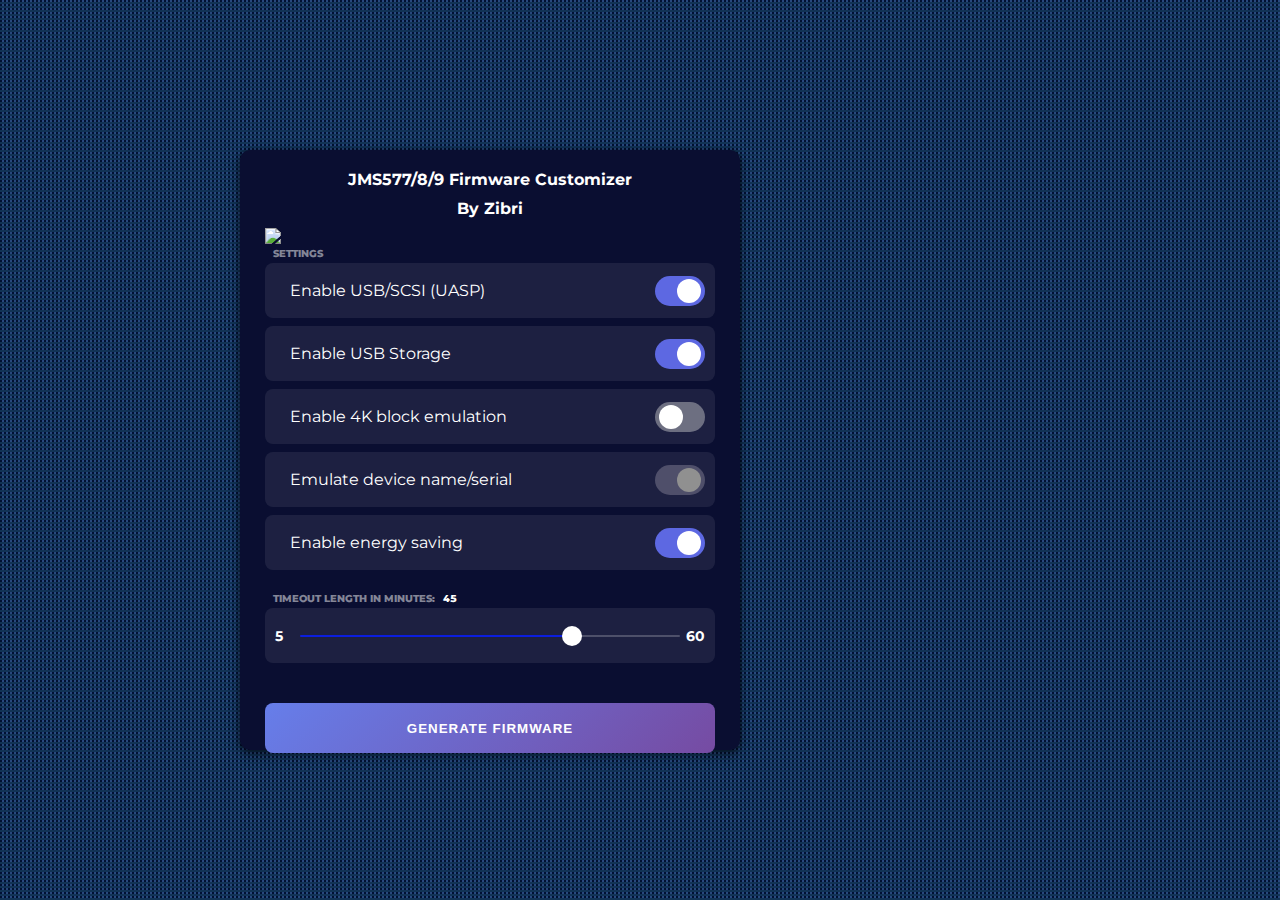
==== commit 2a7d8d97: "Update index.html" ====
--- a/index.html
+++ b/index.html
@@ -12,6 +12,7 @@
 <div class="container">
 	<h2 class="title">JMS577/8/9 Firmware Customizer</h2>
 	<h2 class="title">By Zibri</h2>
+	<center><img class="settings" src="https://visitor-badge.glitch.me/badge?page_id=jms579.visitor-badge"></img></center>
 	<br>
 	<div class="settings">
 		<span class="settings__title field-title">settings</span>
@@ -43,7 +44,6 @@
 
 	<button class="btn generate" id="generate">Generate Firmware</button>
 	</div>
-	<img src="https://visitor-badge.glitch.me/badge?page_id=jms579.visitor-badge"></img>
 <svg viewBox="0 0 0 0" xmlns="http://www.w3.org/2000/svg"><desc id="data">AQAVLQV5AwMFBUpNaWNyb24gSk1TNTc5ATAxMDMAAAAAAAAAAAAAAAAAAAAAAAAAAAAAAAAAAAAA
 AAAAAAAAAAAAAAAAAAAAAAAAAAAAAAAAAAAAAAAAAAAAAAAAAAAAAAAAAAAAAAAAAAAAAAAAAAAA
 AAAAAAAAAAAAAAAAAAAAAAAAAAAAAAAAAAAAAAAAAAAAAAAAAAAAAAAAAAAAAAAAAAAAAAAAAAAA
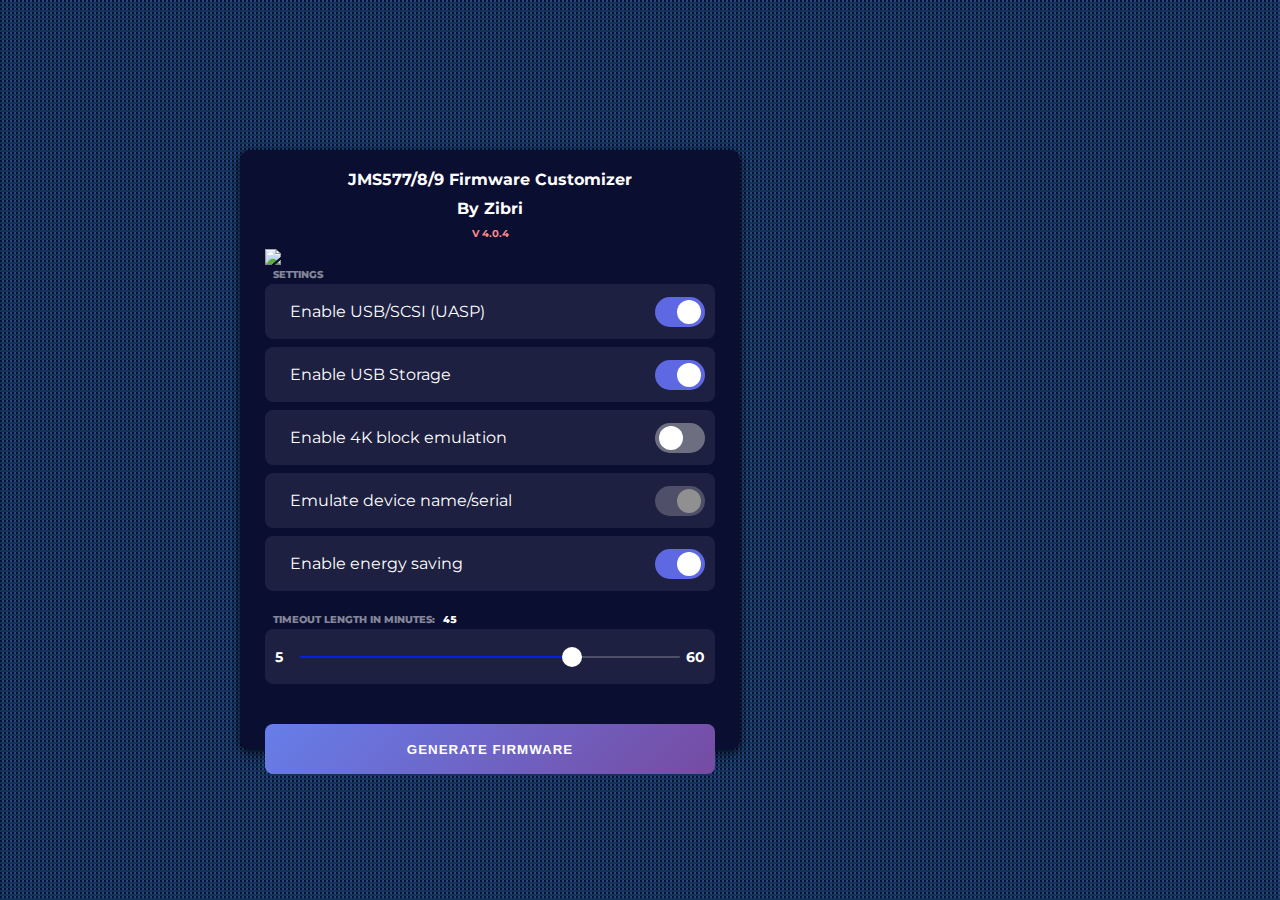
==== commit 7aa7cb31: "Update index.html" ====
--- a/index.html
+++ b/index.html
@@ -2,7 +2,7 @@
 <html lang="en" >
 <head>
   <meta charset="UTF-8">
-  <title>CodePen - JMS577/8/9 Firmware Customizer by Zibri</title>
+  <title>JMS577/8/9 Firmware Customizer by Zibri</title>
   <link rel='stylesheet' href='https://cdnjs.cloudflare.com/ajax/libs/font-awesome/5.11.2/css/all.min.css'>
 <link rel='stylesheet' href='https://fonts.googleapis.com/css?family=Montserrat&amp;display=swap'><link rel="stylesheet" href="./style.css">
 
@@ -12,7 +12,8 @@
 <div class="container">
 	<h2 class="title">JMS577/8/9 Firmware Customizer</h2>
 	<h2 class="title">By Zibri</h2>
-	<center><img class="settings" src="https://visitor-badge.glitch.me/badge?page_id=jms579.visitor-badge"></img></center>
+	<h3 class="title">V 4.0.4</h3>
+	<center><img class="settings" src="https://api.visitorbadge.io/api/visitors?path=https%3A%2F%2Fzibri.github.io%2FJMS579&label=HITS&countColor=%23263759&style=plastic"></img></center>
 	<br>
 	<div class="settings">
 		<span class="settings__title field-title">settings</span>
--- a/style.css
+++ b/style.css
@@ -36,6 +36,13 @@
   margin-bottom: 10px;
   color: #fff;
 }
+.container h3.title {
+  font-size: 0.6rem;
+  text-align: center;
+  margin: 10px -5px;
+  margin-bottom: 10px;
+  color: #f88;
+}
 .container h4.title {
   font-size: 1rem;
   text-align: center;
@@ -291,4 +298,4 @@
 
 a:hover {
   color: #222;
-}+}
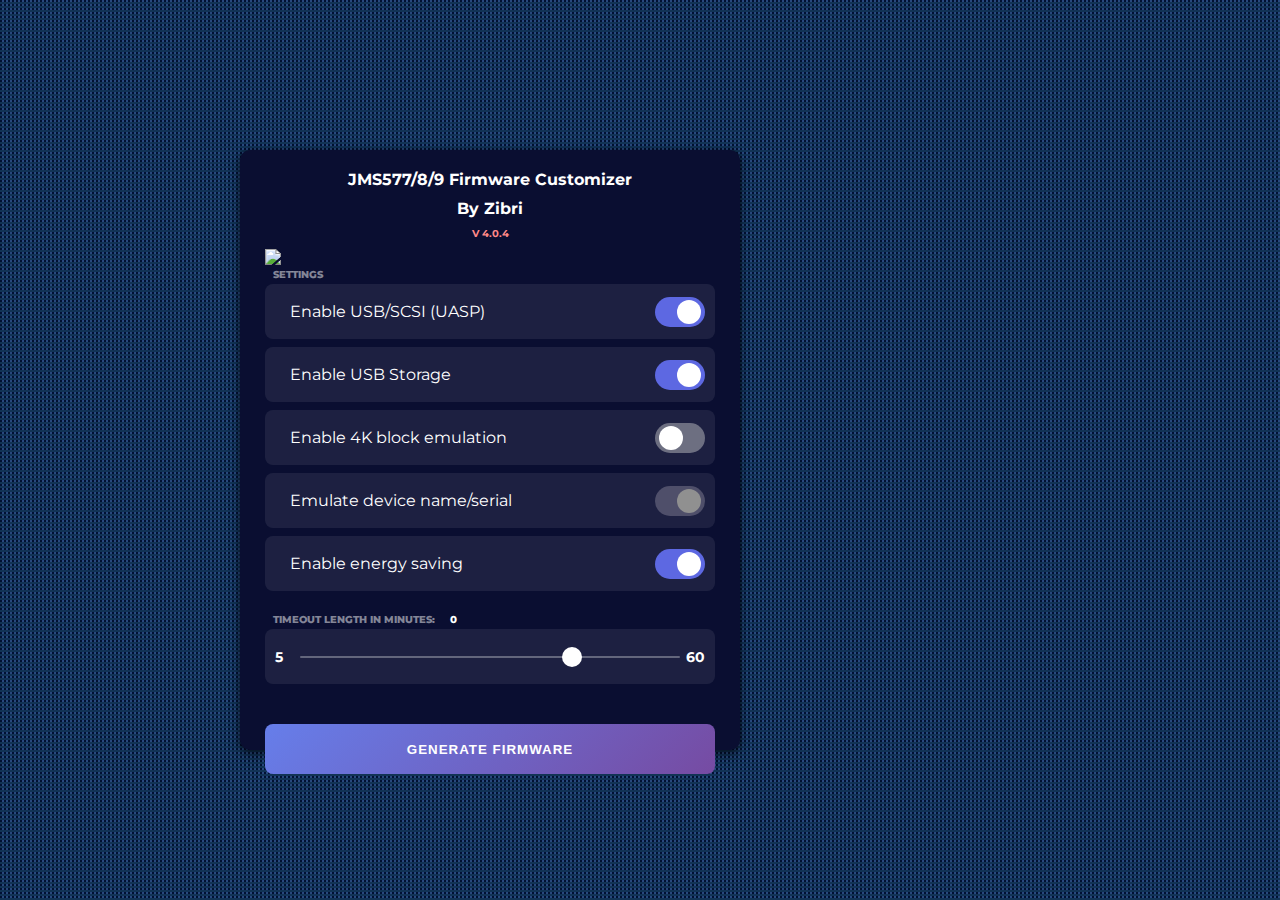
==== commit 11decaf3: "Update index.html" ====
--- a/index.html
+++ b/index.html
@@ -27,11 +27,11 @@
 		</div>
 		<div class="setting">
 			<input type="checkbox" id="4kemu" />
-			<label for="kemu">Enable 4K block emulation</label>
+			<label for="4kemu">Enable 4K block emulation</label>
 		</div>
 		<div class="setting">
-			<input disabled type="checkbox" id="number" checked disabled />
-			<label for="number">Emulate device name/serial</label>
+			<input disabled type="checkbox" id="hdd_serial" checked />
+			<label for="hdd_serial">Emulate device name/serial</label>
 		</div>
 		<div class="setting">
 			<input type="checkbox" id="energy_saving" checked />
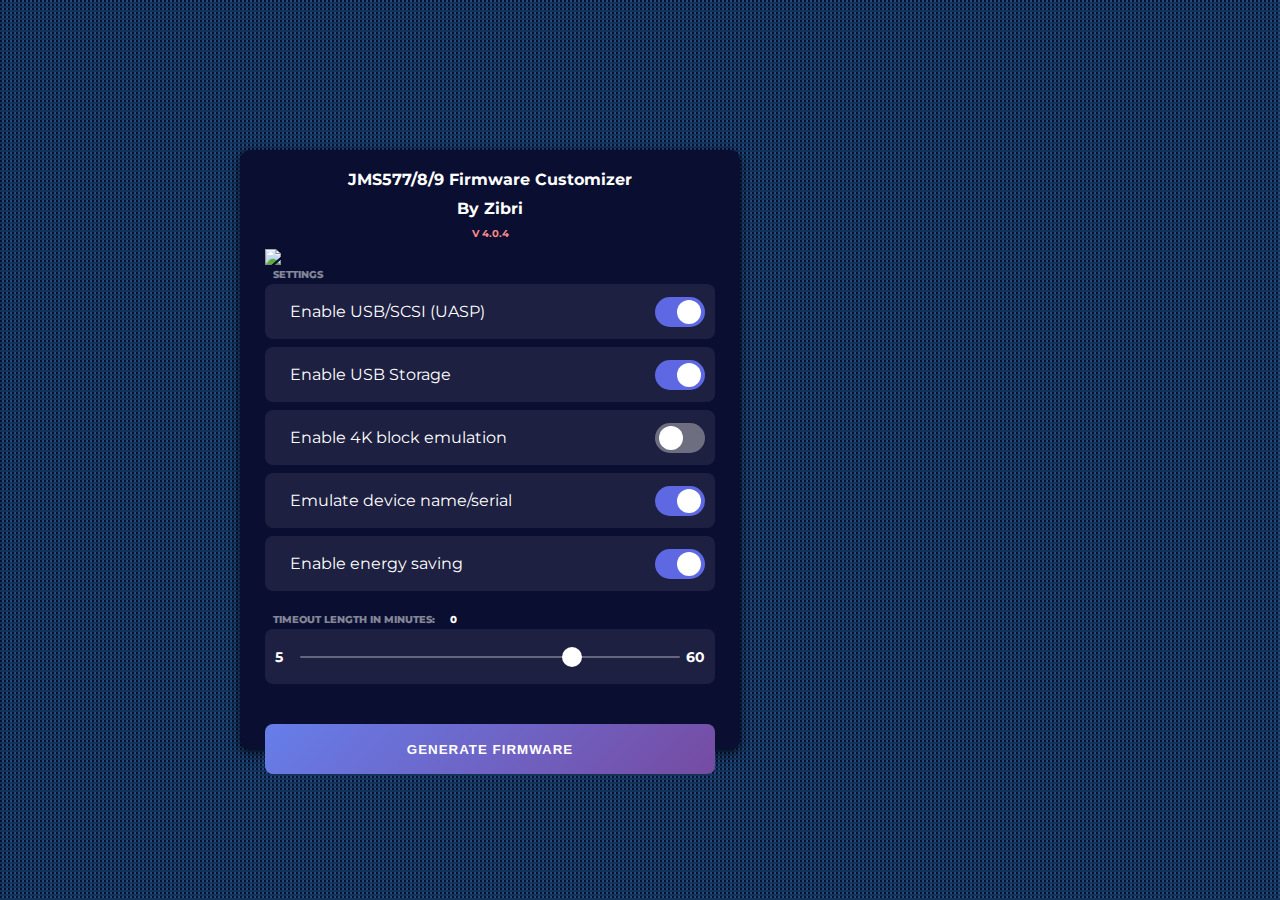
==== commit f6ed3486: "Update index.html" ====
--- a/index.html
+++ b/index.html
@@ -30,7 +30,7 @@
 			<label for="4kemu">Enable 4K block emulation</label>
 		</div>
 		<div class="setting">
-			<input disabled type="checkbox" id="hdd_serial" checked />
+			<input type="checkbox" id="hdd_serial" checked />
 			<label for="hdd_serial">Emulate device name/serial</label>
 		</div>
 		<div class="setting">
